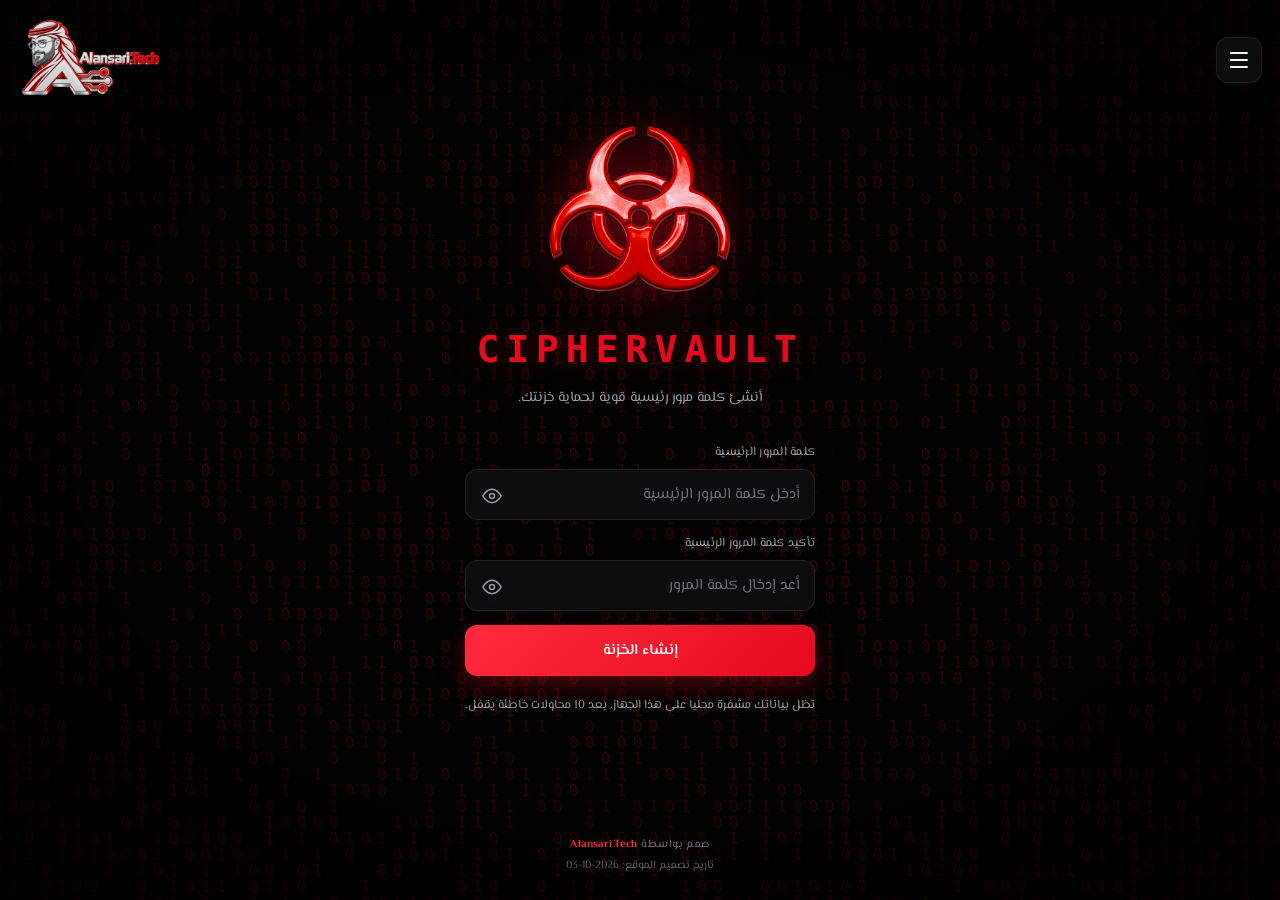
==== v2/index.html @ 308369be "Raise max wrong attempts to 10 (counter + dots + labels)" ====
<!doctype html>
<html lang="ar" dir="rtl">
<head>
<meta charset="UTF-8" />
<meta name="viewport" content="width=device-width, initial-scale=1.0, viewport-fit=cover" />
<meta name="theme-color" content="#030303" />
<meta name="apple-mobile-web-app-capable" content="yes" />
<meta name="apple-mobile-web-app-status-bar-style" content="black-translucent" />
<meta name="description" content="CipherVault — خزنة كلمات مرور محلية مشفرة. بياناتك على جهازك وحدك." />
<meta name="referrer" content="no-referrer" />
<title>CIPHERVAULT | خزنة مشفرة محلياً</title>
<link rel="canonical" href="https://alansariteach.github.io/ciphervault/v2/" />
<!-- Social / Telegram preview -->
<meta property="og:type" content="website" />
<meta property="og:site_name" content="Alansari.Tech" />
<meta property="og:title" content="CipherVault — خزنة كلمات مرور مشفرة" />
<meta property="og:description" content="خزنة محلية مشفرة: بياناتك على جهازك وحدك، بكلمة مرور رئيسية واحدة. AES-256 · محلي فقط." />
<meta property="og:url" content="https://alansariteach.github.io/ciphervault/v2/" />
<meta property="og:image" content="https://alansariteach.github.io/ciphervault/v2/assets/pwa-icon-512.png" />
<meta property="og:image:width" content="512" />
<meta property="og:image:height" content="512" />
<meta name="twitter:card" content="summary" />
<meta name="twitter:title" content="CipherVault — خزنة كلمات مرور مشفرة" />
<meta name="twitter:description" content="خزنة محلية مشفرة: بياناتك على جهازك وحدك." />
<meta name="twitter:image" content="https://alansariteach.github.io/ciphervault/v2/assets/pwa-icon-512.png" />
<link rel="manifest" href="manifest.webmanifest" />
<link rel="apple-touch-icon" href="assets/apple-touch-icon.png" />
<link rel="icon" href="assets/pwa-icon-192.png" />
<style>
@import url('https://fonts.googleapis.com/css2?family=El+Messiri&display=swap');
:root{
  --bg:#030303; --bg2:#0a0a0b; --panel:#0d0d0f;
  --red:#e50a1e; --red-soft:#ff2a3d; --red-dim:rgba(229,10,30,.14);
  --red-glow:rgba(229,10,30,.35); --line:rgba(255,255,255,.08);
  --txt:#f2f2f3; --muted:#9a9aa3; --muted2:#6b6b74;
  --green:#22c55e; --amber:#f5a623;
  --radius:16px; --ease:cubic-bezier(.22,.61,.36,1);
  --font:'El Messiri','Segoe UI',system-ui,-apple-system,'IBM Plex Sans Arabic','Tajawal',sans-serif;
  --mono:'Consolas','SF Mono',monospace;
}
*{box-sizing:border-box;margin:0;padding:0;-webkit-tap-highlight-color:transparent}
html,body{height:100%}
body{
  background:var(--bg); color:var(--txt); font-family:var(--font);
  overflow-x:hidden; min-height:100vh; min-height:100dvh;
  -webkit-font-smoothing:antialiased;
}
[dir="ltr"] body{--font:'Segoe UI',system-ui,sans-serif}
button{font-family:inherit;cursor:pointer;border:none;background:none;color:inherit}
input,textarea{font-family:inherit;color:var(--txt)}
a{color:inherit;text-decoration:none}
.hidden{display:none !important}

/* ---------- Background layers ---------- */
#binary-rain{position:fixed;inset:0;z-index:0;pointer-events:none;opacity:.55}
.noise-layer{position:fixed;inset:0;z-index:0;pointer-events:none;opacity:.35;
  background-image:radial-gradient(rgba(255,255,255,.02) 1px,transparent 1px);
  background-size:3px 3px}
.vignette{position:fixed;inset:0;z-index:0;pointer-events:none;
  background:radial-gradient(ellipse at center,transparent 40%,rgba(0,0,0,.7) 100%)}
.app{position:relative;z-index:1;min-height:100vh;min-height:100dvh}

/* ---------- Header ---------- */
.site-header{display:flex;align-items:center;justify-content:space-between;width:100%;
  padding:calc(env(safe-area-inset-top,0px) + 12px) 18px 8px;position:relative;z-index:5}
.site-header .header-alansari{flex-shrink:0}
/* access screen: header pinned full-bleed to viewport corners */
.screen[data-screen="access"] .site-header,
.screen[data-screen="vault"] .site-header,
.screen[data-screen="check"] .site-header{position:fixed;top:0;left:0;right:0;z-index:5}
/* give vault & check content top clearance for the full-bleed header */
.screen[data-screen="vault"] .vault-top{margin-top:calc(env(safe-area-inset-top,0px) + 74px)}
@media (min-width:901px){
  .screen[data-screen="vault"] .vault-top{margin-top:calc(env(safe-area-inset-top,0px) + 108px)}
}
.menu-toggle{width:46px;height:46px;display:flex;flex-direction:column;align-items:center;
  justify-content:center;gap:5px;border:1px solid var(--line);border-radius:12px;background:var(--panel)}
.menu-toggle span{width:18px;height:2px;background:var(--txt);border-radius:2px;transition:.25s var(--ease)}
.header-alansari,.header-alansari img{height:67px;width:auto;opacity:.95}
@media (min-width:481px){.header-alansari,.header-alansari img{height:80px;width:auto;opacity:.95}}
@media (min-width:901px){.header-alansari,.header-alansari img{height:96px;width:auto;opacity:.95}}
.header-eyebrow{font-family:var(--mono);font-size:10px;letter-spacing:.22em;color:var(--muted2);
  text-transform:uppercase;text-align:center;margin:6px 0 2px}

/* ---------- Lock / access screen ---------- */
.screen{position:relative;z-index:1;max-width:520px;margin:0 auto;padding:0 20px 40px;
  display:flex;flex-direction:column;align-items:center;min-height:calc(100vh - 90px)}
.screen[data-screen="access"]{min-height:100vh;max-width:620px;padding:0 20px 0;
  display:flex;flex-direction:column}
.screen--wide{max-width:960px}
.screen[data-screen="vault"]{max-width:1100px;width:100%}

/* access: header pinned top, main block centered, footer pinned bottom */
.access-main{flex:1 1 auto;display:flex;flex-direction:column;align-items:center;
  justify-content:center;gap:6px}
.access-footer{flex-shrink:0;text-align:center;padding:18px 0 26px}
.access-footer .footer-brand{font-size:11px;color:var(--muted2);letter-spacing:.04em}
.access-footer .footer-date{font-size:11px;color:var(--muted2);margin-top:4px;opacity:.85}

.biohazard-wrap{position:relative;margin:8px 0 10px;width:170px;height:170px}
.biohazard-wrap img{width:100%;height:100%;object-fit:contain;filter:drop-shadow(0 0 26px var(--red-glow));
  animation:float 5s ease-in-out infinite}
.biohazard-wrap::after{content:"";position:absolute;inset:-14px;border-radius:50%;
  background:radial-gradient(circle,rgba(229,10,30,.16),transparent 70%);z-index:-1;
  animation:glow 4s ease-in-out infinite}
@keyframes float{0%,100%{transform:translateY(0)}50%{transform:translateY(-6px)}}
@keyframes glow{0%,100%{opacity:.7}50%{opacity:1}}
@media (min-width:901px){.biohazard-wrap{width:200px;height:200px}}
@media (max-width:480px){.biohazard-wrap{width:150px;height:150px;margin-top:2px}}

.product-name{font-family:var(--mono);font-size:clamp(26px,6vw,38px);font-weight:800;
  letter-spacing:.18em;color:var(--red);text-shadow:0 0 30px var(--red-glow);text-align:center}
.product-desc{color:var(--muted);text-align:center;font-size:14px;margin:10px 0 26px;max-width:380px;line-height:1.7}

/* ---------- Forms ---------- */
.field{width:100%;margin-bottom:14px;position:relative}
.field label{display:block;font-size:12px;color:var(--muted);margin-bottom:7px;letter-spacing:.02em}
.field input,.field textarea,.field select{
  width:100%;background:var(--panel);border:1px solid var(--line);border-radius:12px;
  padding:13px 14px;font-size:15px;color:var(--txt);outline:none;transition:border-color .2s,box-shadow .2s;
  min-height:48px}
.field input:focus,.field textarea:focus,.field select:focus{
  border-color:var(--red-soft);box-shadow:0 0 0 3px var(--red-dim)}
.field input::placeholder,.field textarea::placeholder{color:var(--muted2)}
.field .eye-toggle{position:absolute;top:34px;inset-inline-end:8px;width:38px;height:38px;
  display:flex;align-items:center;justify-content:center;color:var(--muted);font-size:16px;border-radius:8px}
.field .eye-toggle:hover{color:var(--txt)}
.field .eye-toggle svg{width:20px;height:20px}
.field--inline{display:flex;gap:10px}
.field--inline .field{flex:1}

.btn{display:inline-flex;align-items:center;justify-content:center;gap:8px;width:100%;
  padding:14px 18px;border-radius:12px;font-size:15px;font-weight:600;min-height:48px;
  transition:transform .15s var(--ease),background .2s,box-shadow .2s;position:relative}
.btn:active{transform:scale(.98)}
.btn--primary{background:linear-gradient(135deg,var(--red-soft),var(--red));color:#fff;
  box-shadow:0 8px 24px rgba(229,10,30,.35)}
.btn--primary:hover{box-shadow:0 10px 30px rgba(229,10,30,.5)}
.btn--primary:disabled{opacity:.55;cursor:not-allowed}
.btn--ghost{background:rgba(255,255,255,.04);border:1px solid var(--line);color:var(--muted)}
.btn--ghost:hover{color:var(--txt);background:rgba(255,255,255,.07)}
.bio-login-btn{width:auto;min-width:200px;gap:10px}
.bio-ico{font-size:18px}
.btn--small{padding:9px 12px;min-height:38px;font-size:13px;width:auto}
.btn--icon{width:38px;height:38px;padding:0;min-height:38px}
.btn--danger{background:rgba(229,10,30,.12);color:var(--red-soft);border:1px solid rgba(229,10,30,.3)}

.attempts{display:flex;align-items:center;justify-content:center;gap:8px;margin-top:16px;
  font-size:12px;color:var(--muted);font-family:var(--mono);letter-spacing:.04em}
.attempts .dots{display:flex;gap:4px;flex-wrap:wrap;justify-content:center}
.attempts .dot{width:6px;height:6px;border-radius:50%;background:var(--line);border:1px solid var(--muted2)}
.attempts .dot.used{background:var(--red);border-color:var(--red);box-shadow:0 0 8px var(--red-glow)}

.lock-msg{text-align:center;padding:20px;margin-top:10px}
.lock-msg .lock-icon{font-size:40px;color:var(--red);margin-bottom:10px}
.lock-msg h3{font-size:18px;margin-bottom:8px}
.lock-msg p{color:var(--muted);font-size:13px;line-height:1.7}

/* ---------- Vault screen ---------- */
.vault-top{display:flex;align-items:center;gap:12px;margin:6px 0 20px;flex-wrap:wrap}
.vault-top h1{font-size:20px;font-weight:700;flex:1;min-width:140px}
.search-wrap{position:relative;flex:1;min-width:200px;max-width:340px}
.search-wrap input{width:100%;background:var(--panel);border:1px solid var(--line);border-radius:12px;
  padding:11px 14px;padding-inline-start:38px;font-size:14px;outline:none;min-height:44px}
.search-wrap input:focus{border-color:var(--red-soft)}
.search-wrap .search-ico{position:absolute;inset-inline-start:12px;top:50%;transform:translateY(-50%);
  color:var(--muted2);font-size:15px}
.vault-actions{display:flex;gap:8px}
.vault-actions .btn{width:auto}

.status-pill{display:inline-flex;align-items:center;gap:7px;font-family:var(--mono);font-size:10px;
  letter-spacing:.16em;color:var(--muted);border:1px solid var(--line);padding:6px 12px;border-radius:999px;background:var(--panel)}
.status-pill .pulse{width:7px;height:7px;border-radius:50%;background:var(--green);box-shadow:0 0 8px var(--green);animation:pulse 2s infinite}
@keyframes pulse{0%,100%{opacity:1}50%{opacity:.4}}

.cards-grid{display:grid;grid-template-columns:1fr;gap:14px}
@media (min-width:600px){.cards-grid{grid-template-columns:repeat(2,1fr)}}
@media (min-width:901px){.cards-grid{grid-template-columns:repeat(3,1fr)}}

.vault-card{background:var(--panel);border:1px solid var(--line);border-radius:var(--radius);
  padding:16px;display:flex;flex-direction:column;gap:12px;transition:transform .2s var(--ease),border-color .2s,opacity .3s;
  animation:cardIn .4s var(--ease) both}
@keyframes cardIn{from{opacity:0;transform:translateY(8px)}to{opacity:1;transform:none}}
.vault-card:hover{border-color:rgba(229,10,30,.35);transform:translateY(-2px)}
.vault-card__head{display:flex;align-items:center;gap:11px}
.vault-card__ico{width:42px;height:42px;border-radius:11px;background:var(--red-dim);border:1px solid rgba(229,10,30,.2);
  display:flex;align-items:center;justify-content:center;font-size:18px;color:var(--red-soft);flex-shrink:0}
.vault-card__fav{width:28px;height:28px;object-fit:contain;border-radius:6px;background:rgba(255,255,255,.05)}
.url-row{display:flex;align-items:center;gap:10px}
.url-row input{flex:1}
.url-fav{width:38px;height:38px;object-fit:contain;opacity:0;border-radius:8px;background:var(--panel);border:1px solid var(--line);flex-shrink:0}
.vault-card__name{font-weight:600;font-size:15px;flex:1;line-height:1.3;word-break:break-word}
.weak-badge{font-size:13px;margin-inline-start:3px;vertical-align:middle;cursor:help}
.lvl-badge{display:inline-block;width:9px;height:9px;border-radius:50%;margin-inline-start:5px;vertical-align:middle;background:var(--muted2)}
.lvl-badge.lvl-0,.lvl-badge.lvl-1{background:var(--red);box-shadow:0 0 4px var(--red-glow)}
.lvl-badge.lvl-2{background:var(--amber)}
.lvl-badge.lvl-3{background:var(--green)}
.lvl-badge.lvl-4{background:var(--green);box-shadow:0 0 5px var(--green)}
.vault-card__user{font-size:12.5px;color:var(--muted);display:flex;align-items:center;gap:6px;word-break:break-all}
.vault-card__pw{display:flex;align-items:center;gap:8px;background:rgba(0,0,0,.35);border:1px solid var(--line);
  border-radius:10px;padding:9px 12px;font-family:var(--mono);font-size:13px;color:var(--muted)}
.vault-card__pw .pw-text{flex:1;letter-spacing:.08em;overflow:hidden;white-space:nowrap;text-overflow:ellipsis}
.vault-card__pw .pw-text.revealed{letter-spacing:.02em;color:var(--txt)}
.vault-card__meta{display:flex;align-items:center;justify-content:space-between;gap:8px;flex-wrap:wrap}
.vault-card__site{font-size:12px;color:var(--red-soft);display:inline-flex;align-items:center;gap:5px;word-break:break-all}
.vault-card__date{font-size:11px;color:var(--muted2)}
.vault-card__btns{display:flex;gap:6px;margin-top:2px}
.vault-card__btns .btn--small{flex:1;justify-content:center}
.vault-stats{display:flex;align-items:center;gap:10px;flex-wrap:wrap;margin:2px 0 16px;background:var(--panel);border:1px solid var(--line);border-radius:12px;padding:9px 14px}
.vault-stats .vs{display:inline-flex;align-items:center;gap:5px;font-size:12px;color:var(--muted)}
.vault-stats .vs b{font-size:14px;color:var(--txt);font-family:var(--mono)}
.vault-stats .vs-warn b{color:var(--red-soft)}
.vault-stats .vs + .vs::before{content:"·";color:var(--muted2);margin:0 2px}

.empty-vault{text-align:center;padding:50px 20px;animation:cardIn .4s var(--ease)}
.empty-vault img{width:90px;height:90px;margin:0 auto 20px;display:block;opacity:.85;
  filter:drop-shadow(0 0 18px var(--red-glow));animation:float 5s ease-in-out infinite}
.empty-vault h3{font-size:17px;margin-bottom:8px}
.empty-vault p{color:var(--muted);font-size:13px;margin-bottom:22px}
.empty-vault .btn{max-width:260px;margin:0 auto}

/* ---------- Modal / bottom sheet ---------- */
.modal-overlay{position:fixed;inset:0;z-index:60;background:rgba(0,0,0,.7);
  display:flex;align-items:flex-end;justify-content:center;backdrop-filter:blur(4px);
  animation:fadeIn .25s ease}
@keyframes fadeIn{from{opacity:0}to{opacity:1}}
.modal{background:var(--panel);border:1px solid var(--line);border-radius:20px 20px 0 0;
  width:100%;max-height:92vh;overflow-y:auto;padding:22px 20px calc(env(safe-area-inset-bottom,0px) + 22px);
  animation:sheetUp .3s var(--ease)}
@keyframes sheetUp{from{transform:translateY(40px);opacity:0}to{transform:none;opacity:1}}
@media (min-width:600px){
  .modal-overlay{align-items:center;padding:20px}
  .modal{border-radius:20px;max-width:520px;max-height:88vh}
}
.modal__head{display:flex;align-items:center;justify-content:space-between;margin-bottom:20px}
.modal__head h2{font-size:18px}
.modal__close{width:38px;height:38px;border-radius:10px;background:rgba(255,255,255,.05);
  display:flex;align-items:center;justify-content:center;font-size:20px;color:var(--muted)}
.modal__close:hover{color:var(--txt)}
.modal__actions{display:flex;gap:10px;margin-top:6px}
.modal__actions .btn{flex:1}

/* ---------- Password check ---------- */
.screen[data-screen="check"]{min-height:100vh;max-width:620px;padding:0 20px 0;
  display:flex;flex-direction:column}
.check-main{flex:1 1 auto;display:flex;flex-direction:column;align-items:center;
  justify-content:center}
.check-card{background:var(--panel);border:1px solid var(--line);border-radius:var(--radius);
  padding:22px;max-width:560px;width:100%}
.check-card h2{font-size:18px;margin-bottom:6px}
.check-card .check-sub{color:var(--muted);font-size:13px;margin-bottom:18px;line-height:1.6}
.check-pwrow{display:flex;align-items:center;gap:10px}
.pw-row{display:flex;align-items:center;gap:10px}
.pw-row .field{flex:1}
.pw-row .field input{padding-inline-end:14px}
.check-pwrow .field{flex:1;position:relative}
.check-pwrow .field input{padding-inline-end:14px}
.eye-outside{width:48px;height:48px;flex-shrink:0;display:flex;align-items:center;
  justify-content:center;color:var(--muted);background:var(--panel);border:1px solid var(--line);
  border-radius:12px;cursor:pointer}
.eye-outside:hover{color:var(--txt)}
.eye-outside svg{width:22px;height:22px}
.check-back{position:fixed;top:calc(env(safe-area-inset-top,0px) + 96px);inset-inline-end:18px;
  display:inline-flex;align-items:center;gap:8px;z-index:6;cursor:pointer;
  background:var(--panel);border:1px solid var(--line);border-radius:12px;
  padding:10px 16px;font-size:14px;color:var(--muted)}
.check-back::before{content:"";width:0;height:0;border-top:6px solid transparent;
  border-bottom:6px solid transparent;border-right:9px solid var(--red-soft)}
[dir="ltr"] .check-back::before{content:"";width:0;height:0;border-top:6px solid transparent;
  border-bottom:6px solid transparent;border-left:9px solid var(--red-soft)}
.check-back:hover{color:var(--txt);border-color:rgba(229,10,30,.35)}
.strength-bar{display:flex;gap:6px;margin-top:16px}
.strength-bar .seg{flex:1;height:6px;border-radius:4px;background:rgba(255,255,255,.08);transition:background .3s}
.strength-bar .seg.weak{background:var(--red)}
.strength-bar .seg.mid{background:var(--amber)}
.strength-bar .seg.strong{background:var(--green)}
.strength-label{display:flex;justify-content:space-between;align-items:center;margin-top:10px;font-size:13px}
.strength-label .lvl{font-weight:600}
.check-result{margin-top:14px;padding:12px 14px;border-radius:10px;font-size:13px;line-height:1.7;display:none}
.check-result.show{display:block;animation:cardIn .3s var(--ease)}
.check-result.ok{background:rgba(34,197,94,.1);border:1px solid rgba(34,197,94,.3);color:#86efac}
.check-result.warn{background:rgba(229,10,30,.1);border:1px solid rgba(229,10,30,.3);color:#fca5a5}
.check-result.info{background:rgba(255,255,255,.05);border:1px solid var(--line);color:var(--muted)}
.privacy-note{display:flex;align-items:flex-start;gap:8px;margin-top:14px;font-size:11.5px;color:var(--muted2);line-height:1.6}

/* ---------- Drawer ---------- */
.drawer-overlay{position:fixed;inset:0;z-index:70;background:rgba(0,0,0,.6);backdrop-filter:blur(3px);
  animation:fadeIn .25s ease}
.drawer{position:fixed;top:0;bottom:0;z-index:71;width:min(300px,88vw);background:#0a0a0c;
  border-inline-start:1px solid var(--line);display:flex;flex-direction:column;
  transition:transform .35s var(--ease);padding:calc(env(safe-area-inset-top,0px) + 18px) 16px
  calc(env(safe-area-inset-bottom,0px) + 18px)}
[dir="rtl"] .drawer{right:0;transform:translateX(105%)}
[dir="ltr"] .drawer{left:0;transform:translateX(-105%)}
.drawer.open{transform:none}
.drawer__brand{display:flex;align-items:center;gap:12px;padding:6px 8px 18px;border-bottom:1px solid var(--line);margin-bottom:14px}
.drawer__brand img{height:38px;width:auto}
.drawer__brand .db-name{font-weight:700;font-size:15px}
.drawer__brand .db-status{font-size:11px;color:var(--muted);font-family:var(--mono);letter-spacing:.06em}
.drawer__nav{flex:1;overflow-y:auto;display:flex;flex-direction:column;gap:2px}
.drawer__item{display:flex;align-items:center;gap:12px;padding:13px 12px;border-radius:11px;
  font-size:14px;color:var(--muted);transition:background .2s,color .2s;width:100%;text-align:start}
.drawer__item:hover{background:rgba(255,255,255,.05);color:var(--txt)}
.drawer__item.active{background:var(--red-dim);color:var(--red-soft);font-weight:600}
.drawer__item .di-ico{width:20px;height:20px;display:flex;align-items:center;justify-content:center;font-size:16px}
.drawer__item .di-ico svg{width:19px;height:19px}
.drawer__sep{height:1px;background:var(--line);margin:10px 8px}
.drawer__foot{margin-top:12px;padding-top:14px;border-top:1px solid var(--line)}
.drawer__lang{margin-top:10px}

/* ---------- Toast ---------- */
#toast{position:fixed;bottom:calc(env(safe-area-inset-bottom,0px) + 22px);left:50%;transform:translateX(-50%) translateY(20px);
  background:#161618;border:1px solid var(--line);color:var(--txt);padding:12px 20px;border-radius:12px;
  font-size:13px;z-index:90;opacity:0;pointer-events:none;transition:all .3s var(--ease);box-shadow:0 10px 30px rgba(0,0,0,.5);
  max-width:90vw;text-align:center}
#toast.show{opacity:1;transform:translateX(-50%) translateY(0)}
#toast.toast-error{border-color:rgba(229,10,30,.5)}

/* ---------- Loading ---------- */
.loading-overlay{position:fixed;inset:0;z-index:80;background:rgba(3,3,3,.92);display:flex;
  flex-direction:column;align-items:center;justify-content:center;gap:18px;backdrop-filter:blur(6px)}
.loading-overlay .spin{width:44px;height:44px;border-radius:50%;border:3px solid var(--line);
  border-top-color:var(--red);animation:spin 1s linear infinite}
@keyframes spin{to{transform:rotate(360deg)}}
.loading-overlay p{color:var(--muted);font-size:13px;letter-spacing:.03em}

/* ---------- Misc ---------- */
.footer{text-align:center;color:var(--muted2);font-size:11px;padding:20px 0 30px;letter-spacing:.04em}
.section-title{font-size:16px;font-weight:700;margin:0 0 16px;display:flex;align-items:center;gap:8px}
.section-title .st-ico{color:var(--red-soft)}
.back-row{display:flex;align-items:center;gap:10px;margin-bottom:20px}
.back-row .btn--icon{border:1px solid var(--line);background:var(--panel)}

[dir="ltr"] .product-name{letter-spacing:.2em}
@media (prefers-reduced-motion:reduce){
  *,*::before,*::after{animation-duration:.01ms !important;animation-iteration-count:1 !important;transition-duration:.01ms !important}
}
</style>
</head>
<body class="redlock-page">
<canvas id="binary-rain" aria-hidden="true"></canvas>
<div class="noise-layer" aria-hidden="true"></div>
<div class="vignette" aria-hidden="true"></div>

<div class="app" id="app">

  <!-- ================= ACCESS / UNLOCK SCREEN ================= -->
    <section class="screen" data-screen="access">
      <header class="site-header">
        <button id="menu-toggle" class="menu-toggle" type="button" aria-expanded="false" aria-controls="drawer" data-i18n-aria="menuOpen"><span></span><span></span><span></span></button>
        <a class="header-alansari" href="#main-content" aria-label="Alansari.Tech"><img src="assets/alansari-tech-logo-red-white.png" alt="Alansari.Tech" /></a>
      </header>

      <div class="access-main">
        <div class="biohazard-wrap"><img src="assets/personal-biohazard-mark.png" alt="" /></div>
        <h1 class="product-name">CIPHERVAULT</h1>
        <p class="product-desc" data-i18n="accessDesc">أدخل كلمة المرور الرئيسية للوصول إلى خزنتك.</p>

        <form id="access-form" style="width:100%">
          <div class="field">
            <label data-i18n="pwLabel">كلمة المرور الرئيسية</label>
            <input type="password" id="master-pw" autocomplete="current-password" data-i18n-ph="pwPlaceholder" placeholder="أدخل كلمة المرور الرئيسية" />
            <button type="button" class="eye-toggle" data-eye="master-pw" aria-label="إظهار/إخفاء"><svg viewBox="0 0 24 24" fill="none" stroke="currentColor" stroke-width="1.8"><path d="M1 12s4-8 11-8 11 8 11 8-4 8-11 8-11-8-11-8z"/><circle cx="12" cy="12" r="3"/></svg></button>
          </div>
          <div class="field hidden" id="confirm-field">
            <label data-i18n="confirmLabel">تأكيد كلمة المرور الرئيسية</label>
            <input type="password" id="confirm-pw" autocomplete="new-password" data-i18n-ph="confirmPlaceholder" placeholder="أعد إدخال كلمة المرور" />
            <button type="button" class="eye-toggle" data-eye="confirm-pw" aria-label="إظهار/إخفاء"><svg viewBox="0 0 24 24" fill="none" stroke="currentColor" stroke-width="1.8"><path d="M1 12s4-8 11-8 11 8 11 8-4 8-11 8-11-8-11-8z"/><circle cx="12" cy="12" r="3"/></svg></button>
          </div>
          <button type="submit" class="btn btn--primary" id="access-btn" data-i18n="accessBtn">فتح الخزنة</button>
                  </form>

                  <button type="button" class="btn btn--ghost bio-login-btn hidden" id="btn-bio-login">
                    <span class="bio-ico">☝️</span><span data-i18n="bioLogin">فتح بالبصمة</span>
                  </button>

        <div class="attempts hidden" id="attempts">
          <span data-i18n="attemptsLabel">متبقي</span>
          <span class="dots" id="attempt-dots"></span>
          <span data-i18n="attemptsBefore">محاولات قبل قفل الوصول</span>
        </div>
        <p class="attempts" style="margin-top:14px;font-family:var(--font);letter-spacing:0;font-size:12px">
          <span data-i18n="localNote">تظل بياناتك مشفرة محليا على هذا الجهاز. بعد 10 محاولات خاطئة يقفل.</span>
        </p>

        <div class="lock-msg hidden" id="lock-msg">
          <div class="lock-icon">🔒</div>
          <h3 data-i18n="lockTitle">تم قفل الوصول مؤقتا</h3>
          <p data-i18n="lockDesc">بسبب عدة محاولات خاطئة، تم قفل الخزنة لمدة 15 دقيقة. حاول مرة أخرى لاحقا.</p>
        </div>
      </div>

      <footer class="access-footer">
        <div class="footer-brand">صمم بواسطة <b style="color:var(--red-soft)">Alansari.Tech</b></div>
        <div class="footer-date" data-i18n="footerDate">تاريخ تصميم الموقع: 2026-10-03</div>
      </footer>
    </section>

  <!-- ================= VAULT SCREEN ================= -->
  <section class="screen screen--wide hidden" data-screen="vault">
    <header class="site-header">
      <button id="menu-toggle2" class="menu-toggle" type="button" aria-expanded="false" aria-controls="drawer" data-i18n-aria="menuOpen"><span></span><span></span><span></span></button>
            <img src="assets/alansari-tech-logo-red-white.png" alt="Alansari.Tech" class="header-alansari" />
          </header>

          <div class="vault-top">
      <h1 data-i18n="myVault">خزنتي</h1>
      <div class="search-wrap">
        <span class="search-ico">⌕</span>
        <input type="text" id="search" data-i18n-ph="searchPh" placeholder="بحث في الحسابات..." />
      </div>
      <div class="vault-actions">
        <button class="btn btn--ghost btn--small" id="btn-check" data-i18n="checkPw">فحص كلمة المرور</button>
        <button class="btn btn--primary btn--small" id="btn-add" data-i18n="addAccount">+ إضافة حساب</button>
      </div>
    </div>

    <div id="vault-content"></div>

    <footer class="footer">CIPHERVAULT · Alansari.Tech</footer>
  </section>

  <!-- ================= PASSWORD CHECK SCREEN ================= -->
    <section class="screen hidden" data-screen="check">
      <header class="site-header">
        <button id="menu-toggle3" class="menu-toggle" type="button" aria-expanded="false" aria-controls="drawer" data-i18n-aria="menuOpen"><span></span><span></span><span></span></button>
        <img src="assets/alansari-tech-logo-red-white.png" alt="Alansari.Tech" class="header-alansari" />
      </header>

      <button class="check-back" id="btn-back-check" data-i18n="back">الرجوع</button>

      <div class="check-main">
        <div class="check-card">
          <h2 data-i18n="checkTitle">فحص كلمة المرور</h2>
          <p class="check-sub" data-i18n="checkSub">تحقق من قوة كلمة المرور ومن وجودها في تسريبات معروفة، دون إرسالها كاملة إلى أي خادم.</p>
          <div class="check-pwrow">
            <div class="field" style="margin-bottom:0">
              <input type="password" id="check-pw" data-i18n-ph="checkPwPh" placeholder="أدخل كلمة المرور للفحص" />
            </div>
            <button type="button" class="eye-toggle eye-outside" data-eye="check-pw" aria-label="إظهار/إخفاء"><svg viewBox="0 0 24 24" fill="none" stroke="currentColor" stroke-width="1.8"><path d="M1 12s4-8 11-8 11 8 11 8-4 8-11 8-11-8-11-8z"/><circle cx="12" cy="12" r="3"/></svg></button>
          </div>
          <button class="btn btn--primary" id="btn-check-now" style="margin-top:16px" data-i18n="checkNow">فحص الآن</button>
          <div class="strength-bar hidden" id="strength-bar">
            <div class="seg"></div><div class="seg"></div><div class="seg"></div><div class="seg"></div>
          </div>
      <div class="strength-label hidden" id="strength-label">
        <span data-i18n="strength">القوة:</span><span class="lvl" id="strength-lvl"></span>
      </div>
      <div class="check-result" id="check-result"></div>
      <div class="privacy-note">
        <span>🔒</span>
        <span data-i18n="privacyNote">يتم تنفيذ الفحص بأقل قدر ممكن من كشف البيانات: نرسل فقط الجزء الأول من بصمة كلمة المرور، ولا نحفظها أبدا.</span>
      </div>
    </div>
  </section>

  <!-- ================= DRAWER ================= -->
  <div class="drawer-overlay hidden" id="drawer-overlay"></div>
  <aside class="drawer" id="drawer" aria-hidden="true">
    <div class="drawer__brand">
      <img src="assets/alansari-tech-logo-red-white.png" alt="Alansari.Tech" />
      <div>
        <div class="db-name">CipherVault</div>
        <div class="db-status" data-i18n="drawerStatus">خزنة محلية مشفرة</div>
      </div>
    </div>
    <nav class="drawer__nav">
      <button class="drawer__item active" data-nav="vault" data-i18n="home">الرئيسية</button>
      <button class="drawer__item" data-nav="add" data-i18n="addAccount">إضافة حساب</button>
      <button class="drawer__item" data-nav="check" data-i18n="checkPw">فحص كلمة المرور</button>
      <button class="drawer__item" data-nav="import" data-i18n="import">استيراد نسخة مشفرة</button>
      <button class="drawer__item" data-nav="export" data-i18n="export">تصدير نسخة مشفرة</button>
      <button class="drawer__item" data-nav="biometric" data-i18n="biometric">تفعيل البصمة لهذا الجهاز</button>
      <button class="drawer__item" data-nav="install" data-i18n="install">تثبيت التطبيق</button>
      <div class="drawer__sep"></div>
      <a class="drawer__item" href="https://t.me/alansari_tech" target="_blank" rel="noopener noreferrer"><span class="di-ico">✈</span>Telegram</a>
      <a class="drawer__item" href="https://www.instagram.com/alansari.tech?stkn=c2JhdG1zbTYzdm4z" target="_blank" rel="noopener noreferrer"><span class="di-ico">◉</span>Instagram</a>
      <div class="drawer__foot">
        <button class="drawer__item" id="btn-lock" data-i18n="lock">قفل الخزنة</button>
        <button class="drawer__item drawer__lang" id="btn-lang" data-i18n="lang">English / العربية</button>
      </div>
    </nav>
  </aside>

</div>

<div id="toast" role="status"></div>
<div class="loading-overlay hidden" id="loading">
  <div class="spin"></div>
  <p id="loading-text" data-i18n="opening">جار فتح الخزنة المشفرة...</p>
</div>

<!-- Generic password prompt (export / import / biometric) -->
<div class="modal-overlay hidden" id="pw-prompt">
  <div class="modal modal--prompt">
    <div class="modal__head"><h2 id="pw-prompt-title">...</h2>
      <button class="modal__close" id="pw-prompt-cancel">×</button></div>
    <div class="pw-row">
          <div class="field" style="margin-bottom:0">
            <input type="password" id="pw-prompt-input" autocomplete="current-password" placeholder="••••••" />
          </div>
          <button type="button" class="eye-outside" data-eye="pw-prompt-input" aria-label="إظهار/إخفاء"><svg viewBox="0 0 24 24" fill="none" stroke="currentColor" stroke-width="1.8"><path d="M1 12s4-8 11-8 11 8 11 8-4 8-11 8-11-8-11-8z"/><circle cx="12" cy="12" r="3"/></svg></button>
        </div>
    <div class="modal__actions">
      <button class="btn btn--primary" id="pw-prompt-ok">تأكيد</button>
      <button class="btn btn--ghost" id="pw-prompt-cancel2">إلغاء</button>
    </div>
  </div>
</div>

<script>
"use strict";
/* ============================================================
   CIPHERVAULT — client-side encrypted local vault
   AES-256-GCM + PBKDF2-SHA256 (600k iterations) · localStorage
   No server. Master password has NO recovery.
   ============================================================ */

/* ---------------- i18n ---------------- */
const I18N = {
  ar: {
    eyebrow:"LOCAL VAULT / UNLOCK", vaultEyebrow:"LOCAL / ENCRYPTED",
    accessDesc:"أدخل كلمة المرور الرئيسية للوصول إلى خزنتك.",
    createDesc:"أنشئ كلمة مرور رئيسية قوية لحماية خزنتك.",
    pwLabel:"كلمة المرور الرئيسية", confirmLabel:"تأكيد كلمة المرور الرئيسية",
    pwPlaceholder:"أدخل كلمة المرور الرئيسية", confirmPlaceholder:"أعد إدخال كلمة المرور",
    accessBtn:"فتح الخزنة", createBtn:"إنشاء الخزنة",
    attemptsLabel:"متبقي", attemptsBefore:"محاولات قبل قفل الوصول",
    localNote:"تظل بياناتك مشفرة محليا على هذا الجهاز. بعد 10 محاولات خاطئة يقفل.",
    lockTitle:"تم قفل الوصول مؤقتا",
    lockDesc:"بسبب عدة محاولات خاطئة، تم قفل الخزنة لمدة 15 دقيقة. حاول مرة أخرى لاحقا.",
    footerTag:"AES-256 / محلي فقط · ١٠ محاولات كحد أقصى",
    footerDate:"تاريخ تصميم الموقع: 2026-10-03",
        footerBy:"صمم بواسطة Alansari.Tech",
        back:"الرجوع",
    confirmTitle:"تأكيد",
        bioLogin:"فتح بالبصمة",
        bioAskPw:"أدخل كلمة المرور الرئيسية لتفعيل البصمة على هذا الجهاز.",
        bioBadPw:"كلمة المرور غير صحيحة.",
        bioNotSetup:"لم تُفعّل البصمة بعد على هذا الجهاز.",
    weakTitle:"كلمة المرور ضعيفة — يُنصح بتغييرها",
    justNow:"الآن", minAgo:"دقيقة مضت", hrAgo:"ساعة مضت", dayAgo:"يوم مضى",
    statAccounts:"حساب", statWeak:"ضعيف", statExport:"منذ آخر تصدير",
    autoLocked:"تم قفل الخزنة تلقائياً بسبب عدم النشاط.",
    cryptoUnavailable:"التشفير غير متاح في هذا المتصفح/الاتصال (يلزم https أو localhost).",
    createFailed:"فشل إنشاء الخزنة:",
    myVault:"خزنتي", searchPh:"بحث في الحسابات...",
    addAccount:"+ إضافة حساب", checkPw:"فحص كلمة المرور",
    checkTitle:"فحص كلمة المرور",
    checkSub:"تحقق من قوة كلمة المرور ومن وجودها في تسريبات معروفة، دون إرسالها كاملة إلى أي خادم.",
    checkPwPh:"أدخل كلمة المرور للفحص", checkNow:"فحص الآن",
    strength:"القوة:",
    privacyNote:"يتم تنفيذ الفحص بأقل قدر ممكن من كشف البيانات: نرسل فقط الجزء الأول من بصمة كلمة المرور، ولا نحفظها أبدا.",
    drawerStatus:"خزنة محلية مشفرة", home:"الرئيسية",
    import:"استيراد نسخة مشفرة", export:"تصدير نسخة مشفرة",
    biometric:"تفعيل البصمة لهذا الجهاز", install:"تثبيت التطبيق",
    lock:"قفل الخزنة", lang:"English / العربية",
    opening:"جار فتح الخزنة المشفرة...", creating:"جار إنشاء الخزنة المشفرة...",
    emptyTitle:"لا توجد حسابات محفوظة بعد", emptyDesc:"أضف أول حساب لتخزينه مشفرا على جهازك.",
    emptyBtn:"+ إضافة حساب", noResults:"لا توجد نتائج مطابقة لبحثك.",
    addTitle:"إضافة حساب جديد", editTitle:"تعديل الحساب",
    svcName:"اسم الخدمة", svcUser:"اسم المستخدم أو البريد", svcPw:"كلمة المرور",
    svcUrl:"رابط الموقع", svcNotes:"ملاحظات اختيارية",
    save:"حفظ الحساب", cancel:"إلغاء", delete:"حذف",
    copied:"تم النسخ", copyUser:"نسخ اسم المستخدم", copyPw:"نسخ كلمة المرور",
    show:"إظهار", hide:"إخفاء",
    pwWeak:"ضعيفة", pwMid:"متوسطة", pwStrong:"قوية", pwVStrong:"قوية جدا",
    leakFound:"تم العثور على كلمة المرور في تسريبات معروفة. يُنصح بشدة بتغييرها.",
    leakSafe:"لم يتم العثور على كلمة المرور في التسريبات المعروفة.",
    pwLenNote:"كلمة المرور قصيرة جدا (أقل من 8 أحرف).",
    wrongPw:"كلمة المرور غير صحيحة. حاول مرة أخرى.",
    pwMismatch:"كلمتا المرور غير متطابقتين.",
    pwShort:"يجب أن تكون كلمة المرور 12 حرفا على الأقل.",
    locked:"تم قفل الوصول. حاول بعد 15 دقيقة.",
    exportAsk:"أدخل كلمة المرور الرئيسية لتأكيد التصدير.",
    exportOk:"تم تصدير النسخة المشفرة.", exportErr:"كلمة المرور غير صحيحة.",
    importAsk:"اختر ملف النسخة المشفرة وأدخل كلمة مرور النسخة.",
    importOk:"تم استيراد النسخة بنجاح.", importErr:"فشل الاستيراد: ملف أو كلمة مرور غير صحيحة.",
    importConfirm:"سيتم استبدال البيانات الحالية بنسخة الاستيراد. متابعة؟",
    bioTitle:"فتح أسرع بهذا الجهاز",
    bioDesc:"استخدم البصمة أو Face ID بعد تفعيلها بكلمة المرور الرئيسية.",
    bioBtn:"تفعيل البصمة لهذا الجهاز", bioOk:"تم تفعيل البصمة لهذا الجهاز.",
    bioUnsupported:"هذا الجهاز أو المتصفح لا يدعم هذه الميزة.",
    installBtn:"تثبيت التطبيق", installOk:"تم تثبيت التطبيق.",
    installUnsupported:"المتصفح لا يدعم التثبيت هنا.",
    confirmLock:"قفل الخزنة وإخفاء كل البيانات؟",
    yes:"نعم", no:"لا",
    lastEdit:"آخر تعديل", copiedUser:"تم نسخ اسم المستخدم", copiedPw:"تم نسخ كلمة المرور",
    confirmDelete:"حذف هذا الحساب نهائيا؟",
    deleted:"تم حذف الحساب.", saved:"تم حفظ الحساب.",
    fillRequired:"يرجى تعبئة الحقول المطلوبة.",
    unlock:"فتح الخزنة", create:"إنشاء الخزنة"
  },
  en: {
    eyebrow:"LOCAL VAULT / UNLOCK", vaultEyebrow:"LOCAL / ENCRYPTED",
    accessDesc:"Enter your master password to access your vault.",
    createDesc:"Create a strong master password to protect your vault.",
    pwLabel:"Master password", confirmLabel:"Confirm master password",
    pwPlaceholder:"Enter master password", confirmPlaceholder:"Confirm master password",
    accessBtn:"Unlock Vault", createBtn:"Create Vault",
    attemptsLabel:"", attemptsBefore:"attempts available",
    localNote:"Your data stays encrypted locally on this device. Locks after 10 wrong attempts.",
        lockTitle:"Access locked temporarily",
        lockDesc:"Too many wrong attempts. The vault is locked for 15 minutes. Try again later.",
        footerTag:"AES-256 / Local only · Max 10 attempts",
    footerDate:"Site designed on: 2026-10-03",
        footerBy:"Designed by Alansari.Tech",
        back:"Back",
    confirmTitle:"Confirm",
        bioLogin:"Unlock with Biometric",
        bioAskPw:"Enter your master password to enable biometric on this device.",
        bioBadPw:"Incorrect password.",
        bioNotSetup:"Biometric is not enabled on this device yet.",
    weakTitle:"Weak password — consider changing",
    justNow:"just now", minAgo:"min ago", hrAgo:"hr ago", dayAgo:"day ago",
    statAccounts:"accounts", statWeak:"weak", statExport:"since last export",
    autoLocked:"Vault locked automatically due to inactivity.",
    cryptoUnavailable:"Encryption is unavailable in this browser/connection (https or localhost required).",
    createFailed:"Failed to create vault:",
    myVault:"My Vault", searchPh:"Search accounts...",
    addAccount:"+ Add Account", checkPw:"Password Check",
    checkTitle:"Password Check",
    checkSub:"Check password strength and known breaches without sending the full password to any server.",
    checkPwPh:"Enter a password to check", checkNow:"Check Now",
    strength:"Strength:",
    privacyNote:"The check exposes the minimum: we send only the first part of the password's fingerprint and never store it.",
    drawerStatus:"Local encrypted vault", home:"Home",
    import:"Import Encrypted Backup", export:"Export Encrypted Backup",
    biometric:"Enable Biometric", install:"Install App",
    lock:"Lock Vault", lang:"العربية / English",
    opening:"Opening encrypted vault...", creating:"Creating encrypted vault...",
    emptyTitle:"No accounts saved yet", emptyDesc:"Add your first account to store it encrypted on this device.",
    emptyBtn:"+ Add Account", noResults:"No results match your search.",
    addTitle:"Add New Account", editTitle:"Edit Account",
    svcName:"Service name", svcUser:"Username or email", svcPw:"Password",
    svcUrl:"Site URL", svcNotes:"Optional notes",
    save:"Save Account", cancel:"Cancel", delete:"Delete",
    copied:"Copied", copyUser:"Copy username", copyPw:"Copy password",
    show:"Show", hide:"Hide",
    pwWeak:"Weak", pwMid:"Medium", pwStrong:"Strong", pwVStrong:"Very strong",
    leakFound:"This password was found in known breaches. Strongly recommended to change it.",
    leakSafe:"This password was not found in known breaches.",
    pwLenNote:"Password is too short (fewer than 8 characters).",
    wrongPw:"Incorrect master password. Try again.",
    pwMismatch:"Passwords do not match.",
    pwShort:"Password must be at least 12 characters.",
    locked:"Access locked. Try again in 15 minutes.",
    exportAsk:"Enter your master password to confirm export.",
    exportOk:"Encrypted backup exported.", exportErr:"Incorrect password.",
    importAsk:"Choose the encrypted backup file and enter its password.",
    importOk:"Backup imported successfully.", importErr:"Import failed: invalid file or password.",
    importConfirm:"This will replace current data with the backup. Continue?",
    bioTitle:"Open faster on this device",
    bioDesc:"Use fingerprint or Face ID after enabling with your master password.",
    bioBtn:"Enable Biometric", bioOk:"Biometric enabled for this device.",
    bioUnsupported:"This device or browser does not support this feature.",
    installBtn:"Install App", installOk:"App installed.",
    installUnsupported:"This browser does not support installation here.",
    confirmLock:"Lock vault and hide all data?",
    yes:"Yes", no:"No",
    lastEdit:"Last modified", copiedUser:"Username copied", copiedPw:"Password copied",
    confirmDelete:"Delete this account permanently?",
    deleted:"Account deleted.", saved:"Account saved.",
    fillRequired:"Please fill the required fields.",
    unlock:"Unlock Vault", create:"Create Vault"
  }
};
let lang = "ar";
function t(k){return (I18N[lang]&&I18N[lang][k])||I18N.ar[k]||k;}
function applyLang(){
  document.documentElement.lang = lang;
  document.documentElement.dir = lang==="ar" ? "rtl" : "ltr";
  document.querySelectorAll("[data-i18n]").forEach(el=>{const k=el.getAttribute("data-i18n");el.textContent=t(k);});
  document.querySelectorAll("[data-i18n-ph]").forEach(el=>{el.setAttribute("placeholder",t(el.getAttribute("data-i18n-ph")));});
  document.querySelectorAll("[data-i18n-aria]").forEach(el=>{el.setAttribute("aria-label",t(el.getAttribute("data-i18n-aria")));});
}

/* ---------------- Storage keys ---------------- */
const CFG_KEY="cv.cfg"; const VAULT_KEY="cv.vault"; const LOCK_KEY="cv.lock";
const ITER=600000; const SENTINEL="CIPHERVAULT_OK";

/* ---------------- Crypto ---------------- */
function bufToB64(buf){const b=new Uint8Array(buf);let s="";for(let i=0;i<b.length;i++)s+=String.fromCharCode(b[i]);return btoa(s);}
function b64ToBuf(b64){const s=atob(b64);const b=new Uint8Array(s.length);for(let i=0;i<s.length;i++)b[i]=s.charCodeAt(i);return b.buffer;}
function randBytes(n){const a=new Uint8Array(n);crypto.getRandomValues(a);return a.buffer;}
async function deriveKey(pw,salt){
  const enc=new TextEncoder();
  const km=await crypto.subtle.importKey("raw",enc.encode(pw),"PBKDF2",false,["deriveBits"]);
  const bits=await crypto.subtle.deriveBits({name:"PBKDF2",salt,iterations:ITER,hash:"SHA-256"},km,256);
  return crypto.subtle.importKey("raw",bits,"AES-GCM",false,["encrypt","decrypt"]);
}
async function encrypt(key,plain){
  const iv=randBytes(12);
  const ct=await crypto.subtle.encrypt({name:"AES-GCM",iv},key,new TextEncoder().encode(plain));
  return {iv:bufToB64(iv),ct:bufToB64(ct)};
}
async function decrypt(key,env){
  const pt=await crypto.subtle.decrypt({name:"AES-GCM",iv:b64ToBuf(env.iv)},key,b64ToBuf(env.ct));
  return new TextDecoder().decode(pt);
}

let state={cfg:null,vault:null,key:null};

function loadCfg(){try{return JSON.parse(localStorage.getItem(CFG_KEY));}catch(e){return null;}}
function saveCfg(c){localStorage.setItem(CFG_KEY,JSON.stringify(c));}

/* ---------------- Lockout ---------------- */
const ATTEMPT_RESET_MS=15*60*1000;   // counter resets after 15 min idle
const MAX_ATTEMPTS=10;                // max wrong attempts before lockout
function getLock(){try{return JSON.parse(localStorage.getItem(LOCK_KEY));}catch(e){return null;}}
function setLock(o){localStorage.setItem(LOCK_KEY,JSON.stringify(o));}
function isLocked(){
  const l=getLock();
  if(!l||!l.until)return false;
  if(Date.now()>=l.until){setLock(null);return false;}
  return true;
}

/* ---------------- Setup / Unlock ---------------- */
async function setupVault(pw){
  const salt=randBytes(16);
  const key=await deriveKey(pw,salt);
  const verifier=await encrypt(key,SENTINEL);
  const cfg={version:1,salt:bufToB64(salt),iterations:ITER,verifier};
  const env=await encrypt(key,JSON.stringify({entries:[]}));
  saveCfg(cfg);
  localStorage.setItem(VAULT_KEY,JSON.stringify(env));
  state={cfg,vault:{entries:[]},key};
  return true;
}
async function tryUnlock(pw){
  const cfg=loadCfg();
  if(!cfg)return {ok:false,code:"nocfg"};
  const key=await deriveKey(pw,b64ToBuf(cfg.salt));
  let sentinel;
  try{sentinel=await decrypt(key,cfg.verifier);}catch(e){return {ok:false,code:"wrong"};}
  if(sentinel!==SENTINEL)return {ok:false,code:"wrong"};
  const raw=localStorage.getItem(VAULT_KEY);
  let vault={entries:[]};
  if(raw){
    try{vault=JSON.parse(await decrypt(key,JSON.parse(raw)));}catch(e){vault={entries:[]};}
    if(!vault||!Array.isArray(vault.entries))vault={entries:[]};
  }
  state={cfg,vault,key};
  return {ok:true};
}
async function persistVault(){
  if(!state.key)return;
  const env=await encrypt(state.key,JSON.stringify(state.vault));
  localStorage.setItem(VAULT_KEY,JSON.stringify(env));
}

/* ---------------- UI helpers ---------------- */
const $=s=>document.querySelector(s);
const $$=s=>document.querySelectorAll(s);
function showScreen(name){
  $$(".screen").forEach(s=>s.classList.toggle("hidden",s.dataset.screen!==name));
  $$(".drawer__item[data-nav]").forEach(i=>i.classList.toggle("active",i.dataset.nav===name));
  window.scrollTo(0,0);
}
function toast(msg,err){
  const el=$("#toast");
  el.textContent=msg;
  el.classList.toggle("toast-error",!!err);
  el.classList.add("show");
  clearTimeout(el._t);
  el._t=setTimeout(()=>el.classList.remove("show"),2200);
}
function showLoading(txt){
  $("#loading-text").textContent=txt||t("opening");
  $("#loading").classList.remove("hidden");
}
function hideLoading(){$("#loading").classList.add("hidden");}

/* ---- In-app password prompt (replaces non-standard window.prompt) ---- */
let __pwResolve=null;
function prompt(msg){
  $("#pw-prompt-title").textContent=msg;
  $("#pw-prompt").classList.remove("hidden");
  $("#pw-prompt-input").value="";
  setTimeout(()=>$("#pw-prompt-input").focus(),60);
  return new Promise(res=>{__pwResolve=res;});
}
function closePrompt(val){
  $("#pw-prompt").classList.add("hidden");
  const r=__pwResolve;__pwResolve=null;
  if(r)r(val);
}
/* ---- In-app confirm dialog (replaces non-standard window.confirm) ---- */
let __cfResolve=null;
function confirm(msg){
  return new Promise(res=>{
    const ov=document.createElement("div");ov.className="modal-overlay";
    ov.innerHTML=`<div class="modal modal--confirm">
      <div class="modal__head"><h2>${t("confirmTitle")}</h2></div>
      <p style="color:var(--muted);font-size:14px;line-height:1.7;margin:6px 0 18px">${esc(msg)}</p>
      <div class="modal__actions">
        <button class="btn btn--primary" id="cf-yes">${t("yes")}</button>
        <button class="btn btn--ghost" id="cf-no">${t("no")}</button>
      </div></div>`;
    document.body.appendChild(ov);
    const done=(v)=>{ov.remove();res(v);};
    ov.querySelector("#cf-yes").onclick=()=>done(true);
    ov.querySelector("#cf-no").onclick=()=>done(false);
    ov.addEventListener("click",e=>{if(e.target===ov)done(false);});
  });
}

function openDrawer(){$("#drawer").classList.add("open");$("#drawer-overlay").classList.remove("hidden");$("#drawer").setAttribute("aria-hidden","false");}
function closeDrawer(){$("#drawer").classList.remove("open");$("#drawer-overlay").classList.add("hidden");$("#drawer").setAttribute("aria-hidden","true");}

/* ---------------- Access screen logic ---------------- */
function renderAccess(){
  const cfg=loadCfg();
  const creating=!cfg;
  $("#confirm-field").classList.toggle("hidden",!creating);
  $("#access-btn").textContent=creating?t("createBtn"):t("accessBtn");
  $(".product-desc").textContent=creating?t("createDesc"):t("accessDesc");
  $("#master-pw").value="";$("#confirm-pw").value="";
  $("#access-form").classList.remove("hidden");
  $("#lock-msg").classList.add("hidden");
  // show "unlock with biometric" button only when a vault exists and bio is configured
  const bioBtn=$("#btn-bio-login");
  const bioReady=!creating&&localStorage.getItem(BIO_KEY)&&credSupported();
  bioBtn.classList.toggle("hidden",!bioReady);
  if(isLocked()){
    $("#access-form").classList.add("hidden");
    $("#lock-msg").classList.remove("hidden");
    $("#attempts").classList.add("hidden");
    return;
  }
  const l=getLock();
      let used=0;
      if(l&&l.attempts&&!isLocked()){
        // count attempts only if they carry a timestamp still within the window;
        // legacy entries with no timestamp are treated as expired
        used=(l.at&&Date.now()-l.at<=ATTEMPT_RESET_MS)?l.attempts:0;
      }
    if(creating){
      $("#attempts").classList.add("hidden");
    }else{
      $("#attempts").classList.remove("hidden");
      const dots=$("#attempt-dots");dots.innerHTML="";
      for(let i=0;i<MAX_ATTEMPTS;i++){const d=document.createElement("span");d.className="dot"+(i<used?" used":"");dots.appendChild(d);}
    }
}

async function handleAccess(e){
  e.preventDefault();
  if(isLocked()){toast(t("locked"),true);renderAccess();return;}
  if(!crypto||!crypto.subtle){toast(t("cryptoUnavailable"),true);return;}
  const pw=$("#master-pw").value;
  if(!pw){toast(t("fillRequired"),true);return;}
  const cfg=loadCfg();
  if(!cfg){
    const cf=$("#confirm-pw").value;
    if(pw.length<12){toast(t("pwShort"),true);return;}
    if(pw!==cf){toast(t("pwMismatch"),true);return;}
    showLoading(t("creating"));
    try{await setupVault(pw);hideLoading();enterVault();}
    catch(err){hideLoading();toast(t("createFailed")+(err&&err.message?": "+err.message:""),true);}
    return;
  }
  showLoading(t("opening"));
    const res=await tryUnlock(pw);
    hideLoading();
    if(res.ok){setLock(null);enterVault();}
    else{
          let l=getLock()||{attempts:0};
          // reset the counter if it's a legacy entry (no ts) or enough idle passed
          if(!l.at||Date.now()-l.at>ATTEMPT_RESET_MS)l={attempts:0};
          l.attempts=(l.attempts||0)+1;
          l.at=Date.now();
      if(l.attempts>=MAX_ATTEMPTS){l.until=Date.now()+15*60*1000;l.attempts=MAX_ATTEMPTS;l.at=Date.now();}
      setLock(l);
      if(l.attempts>=MAX_ATTEMPTS){toast(t("locked"),true);renderAccess();}
      else{toast(t("wrongPw"),true);renderAccess();}
    }
}

/* ---------------- Vault screen ---------------- */
function enterVault(){
  renderVault();
  showScreen("vault");
}
function renderVault(){
  const q=($("#search").value||"").trim().toLowerCase();
  const entries=state.vault.entries;
  const filtered=entries.filter(en=>
    (en.name||"").toLowerCase().includes(q)||
    (en.user||"").toLowerCase().includes(q)||
    (en.url||"").toLowerCase().includes(q)||
    (en.notes||"").toLowerCase().includes(q));
  // quick stats bar
  const weakCount=entries.filter(e=>pwIsWeak(e.pw)).length;
  const lastExport=localStorage.getItem("cv.exportAt");
  const stats='<div class="vault-stats"><span class="vs"><b>'+entries.length+'</b> '+t("statAccounts")+'</span>'+
      '<span class="vs'+(weakCount?", vs-warn":"")+'"><b>'+weakCount+'</b> '+t("statWeak")+'</span>'+
      (lastExport?'<span class="vs"><b>'+relDate(+lastExport)+'</b> '+t("statExport")+'</span>':"")+
      '</div>';
  // clear old stats
  const old=document.getElementById("vault-stats-el");if(old)old.remove();
  const c=$("#vault-content");
  if(!entries.length){
    c.innerHTML=`${stats}<div class="empty-vault">
      <img src="assets/personal-biohazard-mark.png" alt="" />
      <h3>${t("emptyTitle")}</h3><p>${t("emptyDesc")}</p>
      <button class="btn btn--primary" data-nav="add">${t("emptyBtn")}</button></div>`;
    c.querySelector("[data-nav=add]").onclick=()=>openAdd();
    return;
  }
  if(!filtered.length){
    c.innerHTML=`${stats}<div class="empty-vault"><h3>${t("noResults")}</h3></div>`;
    return;
  }
  c.innerHTML=`${stats}<div class="cards-grid">${filtered.map(en=>cardHTML(en)).join("")}</div>`;
  c.querySelectorAll("[data-copy]").forEach(b=>b.onclick=()=>copyField(b.dataset.copy,b.dataset.type));
  c.querySelectorAll("[data-eye-card]").forEach(b=>b.onclick=()=>toggleCardPw(b.dataset.eyeCard));
  c.querySelectorAll("[data-edit]").forEach(b=>b.onclick=()=>openAdd(b.dataset.edit));
  c.querySelectorAll("[data-del]").forEach(b=>b.onclick=()=>delAccount(b.dataset.del));
}
function faviconUrl(url){
  try{
    const u=new URL(url);
    return "https://www.google.com/s2/favicons?domain="+encodeURIComponent(u.hostname)+"&sz=48";
  }catch(e){return null;}
}
function esc(s){return String(s==null?"":s).replace(/[&<>"']/g,m=>({"&":"&amp;","<":"&lt;",">":"&gt;",'"':"&quot;","'":"&#39;"}[m]));}
function cardHTML(en){
  const date=relDate(en.updated);
  const weak=pwIsWeak(en.pw);
  const site=en.url?`<a class="vault-card__site" href="${esc(en.url)}" target="_blank" rel="noopener noreferrer">↗ ${esc(en.url)}</a>`:"";
  const fv=faviconUrl(en.url);
  const ico=fv?`<img class="vault-card__fav" loading="lazy" decoding="async" src="${esc(fv)}" data-name="${esc(en.name)}" alt="" onerror="this.closest('.vault-card__ico').innerHTML='🔑';" />`:"🔑";
  const lvl=pwLevel(en.pw);
  const lvlLabel=t(["pwWeak","pwWeak","pwMid","pwStrong","pwVStrong"][lvl]);
  const badge=weak?`<span class="weak-badge" title="${t("weakTitle")}">⚠️</span>`:
    `<span class="lvl-badge lvl-${lvl}" title="${lvlLabel}"></span>`;
  return `<div class="vault-card" data-id="${esc(en.id)}">
    <div class="vault-card__head">
      <div class="vault-card__ico">${ico}</div>
      <div><div class="vault-card__name">${esc(en.name)} ${badge}</div>
      <div class="vault-card__user">@ ${esc(en.user)}</div></div>
    </div>
    <div class="vault-card__pw"><span class="pw-text" id="pw-${esc(en.id)}">••••••••</span>
      <button class="btn btn--icon btn--small" data-eye-card="${esc(en.id)}" aria-label="${t("show")}">👁</button>
      <button class="btn btn--icon btn--small" data-copy="${esc(en.id)}" data-type="pw" aria-label="${t("copyPw")}">⧉</button>
    </div>
    <div class="vault-card__meta">
      <div>${site}</div>
      <span class="vault-card__date">${date}</span>
    </div>
    <div class="vault-card__btns">
      <button class="btn btn--ghost btn--small" data-copy="${esc(en.id)}" data-type="user">${t("copyUser")}</button>
      <button class="btn btn--ghost btn--small" data-edit="${esc(en.id)}">✎</button>
      <button class="btn btn--danger btn--small" data-del="${esc(en.id)}">🗑</button>
    </div>
  </div>`;
}
function toggleCardPw(id){
  const en=state.vault.entries.find(x=>x.id===id);if(!en)return;
  const el=$("#pw-"+CSS.escape(id));if(!el)return;
  if(el.classList.contains("revealed")){el.textContent="••••••••";el.classList.remove("revealed");}
  else{el.textContent=en.pw;el.classList.add("revealed");}
}
async function copyField(id,type){
  const en=state.vault.entries.find(x=>x.id===id);if(!en)return;
  const val=type==="pw"?en.pw:en.user;
  try{await navigator.clipboard.writeText(val);toast(type==="pw"?t("copiedPw"):t("copiedUser"));}
  catch(e){toast(t("copied"));}
  if(type==="pw"){setTimeout(()=>{try{navigator.clipboard.writeText("");}catch(e){}},4000);}
}

/* ---------------- Add / Edit modal ---------------- */
let editingId=null;
function openAdd(id){
  editingId=id||null;
  const en=id?state.vault.entries.find(x=>x.id===id):null;
  const ov=document.createElement("div");ov.className="modal-overlay";ov.id="account-modal";
  ov.innerHTML=`<div class="modal">
    <div class="modal__head"><h2>${en?t("editTitle"):t("addTitle")}</h2>
      <button class="modal__close" data-close>×</button></div>
    <div class="field"><label>${t("svcName")} *</label><input id="a-name" value="${esc(en?en.name:"")}" placeholder="${t("svcName")}"/></div>
    <div class="field"><label>${t("svcUser")} *</label><input id="a-user" value="${esc(en?en.user:"")}" autocomplete="username"/></div>
    <div class="field"><label>${t("svcPw")} *</label>
      <input type="password" id="a-pw" value="${esc(en?en.pw:"")}" autocomplete="new-password"/>
      <button type="button" class="eye-toggle" data-eye="a-pw">👁</button></div>
    <div class="field"><label>${t("svcUrl")}</label>
      <div class="url-row"><input id="a-url" value="${esc(en?en.url:"")}" placeholder="https://" />
      <img id="a-fav" class="url-fav" alt="" /></div></div>
    <div class="field"><label>${t("svcNotes")}</label><textarea id="a-notes" rows="2">${esc(en?en.notes:"")}</textarea></div>
    <div class="modal__actions">
      <button class="btn btn--primary" id="a-save">${t("save")}</button>
      <button class="btn btn--ghost" data-close>${t("cancel")}</button>
    </div>
    ${en?`<button class="btn btn--danger" id="a-del" style="margin-top:10px">${t("delete")}</button>`:""}
  </div>`;
  document.body.appendChild(ov);
  ov.querySelectorAll("[data-close]").forEach(b=>b.onclick=()=>ov.remove());
  ov.addEventListener("click",e=>{if(e.target===ov)ov.remove();});
  const fav=ov.querySelector("#a-fav");
  const updFav=()=>{
    const fv=faviconUrl(ov.querySelector("#a-url").value.trim());
    if(fv){fav.src=fv;fav.style.opacity="1";fav.onerror=()=>{fav.style.opacity="0";};}
    else{fav.removeAttribute("src");fav.style.opacity="0";}
  };
  ov.querySelector("#a-url").addEventListener("input",updFav);
  updFav();
  ov.querySelector("#a-save").onclick=async()=>{
    const name=ov.querySelector("#a-name").value.trim();
    const user=ov.querySelector("#a-user").value.trim();
    const pw=ov.querySelector("#a-pw").value;
    if(!name||!user||!pw){toast(t("fillRequired"),true);return;}
    if(en){
          Object.assign(en,{name,user,pw,url:ov.querySelector("#a-url").value.trim(),
            notes:ov.querySelector("#a-notes").value.trim(),updated:Date.now()});
        }else{
          state.vault.entries.push({id:"e"+Date.now()+Math.floor(Math.random()*9999),
            name,user,pw,url:ov.querySelector("#a-url").value.trim(),
            notes:ov.querySelector("#a-notes").value.trim(),
            updated:Date.now()});
        }
        await persistVault();ov.remove();renderVault();toast(t("saved"));
  };
  if(en){
    ov.querySelector("#a-del").onclick=async()=>{
          if(!await confirm(t("confirmDelete")))return;
      state.vault.entries=state.vault.entries.filter(x=>x.id!==en.id);
      await persistVault();ov.remove();renderVault();toast(t("deleted"));
    };
  }
  const eye=ov.querySelector("[data-eye=a-pw]");
  if(eye)eye.onclick=()=>{const i=ov.querySelector("#a-pw");i.type=i.type==="password"?"text":"password";};
  setTimeout(()=>{const f=ov.querySelector("#a-name");if(f)f.focus();},50);
}
async function delAccount(id){
  if(!await confirm(t("confirmDelete")))return;
  state.vault.entries=state.vault.entries.filter(x=>x.id!==id);
  await persistVault();renderVault();toast(t("deleted"));
}

/* ---------------- Password check ---------------- */
function strength(pw){
  let s=0;
  if(pw.length>=8)s++;if(pw.length>=12)s++;
  if(/[a-z]/.test(pw)&&/[A-Z]/.test(pw))s++;
  if(/\d/.test(pw))s++;
  if(/[^A-Za-z0-9]/.test(pw))s++;
  if(pw.length>=16)s++;
  if(s<=2)return 0;if(s<=3)return 1;if(s<=4)return 2;return 3;
}
/* 0=ضعيفة جدا 1=ضعيفة 2=متوسطة 3=قوية 4=قوية جدا */
function pwLevel(pw){
  if(!pw)return 0;
  let s=0;
  if(pw.length>=8)s++;if(pw.length>=12)s++;if(pw.length>=16)s++;
  if(/[A-Z]/.test(pw)&&/[a-z]/.test(pw))s++;
  if(/\d/.test(pw))s++;
  if(/[^A-Za-z0-9]/.test(pw))s++;
  if(pw.length<8)return 0;
  if(s<=2)return 1;if(s<=4)return 2;if(s<=5)return 3;return 4;
}
function pwIsWeak(pw){return pwLevel(pw)<=1;}
function relDate(ts){
  if(!ts)return "";
  const d=(Date.now()-ts)/1000,day=86400;
  if(d<60)return t("justNow");
  if(d<3600)return Math.floor(d/60)+" "+t("minAgo");
  if(d<day)return Math.floor(d/3600)+" "+t("hrAgo");
  if(d<day*7)return Math.floor(d/day)+" "+t("dayAgo");
  return new Date(ts).toLocaleDateString(lang==="ar"?"ar-EG":"en-US");
}
async function sha1Hex(str){
  const buf=await crypto.subtle.digest("SHA-1",new TextEncoder().encode(str));
  return Array.from(new Uint8Array(buf)).map(b=>b.toString(16).padStart(2,"0")).join("");
}
async function runCheck(){
  const pw=$("#check-pw").value;
  if(!pw){toast(t("fillRequired"),true);return;}
  const lvl=strength(pw);
  const bar=$("#strength-bar"),label=$("#strength-label");
  bar.classList.remove("hidden");label.classList.remove("hidden");
  const segs=bar.querySelectorAll(".seg");
  segs.forEach((s,i)=>{s.className="seg";if(i<lvl+1)s.classList.add(["weak","mid","strong","strong"][lvl]);});
  $("#strength-lvl").textContent=t(["pwWeak","pwMid","pwStrong","pwVStrong"][lvl]);
  const res=$("#check-result");res.classList.remove("show","ok","warn","info");
  const btn=$("#btn-check-now");btn.disabled=true;btn.textContent="...";
  try{
    const hash=await sha1Hex(pw);
    const prefix=hash.slice(0,5).toUpperCase(),suffix=hash.slice(5).toUpperCase();
    const r=await fetch("https://api.pwnedpasswords.com/range/"+prefix);
    const body=await r.text();
    const found=body.split("\r\n").some(line=>line.split(":")[0]===suffix);
    let html,cls;
    if(pw.length<8){html=t("pwLenNote");cls="warn";}
    else if(found){html=t("leakFound");cls="warn";}
    else{html=t("leakSafe");cls="ok";}
    res.innerHTML=html;res.className="check-result show "+cls;
  }catch(e){
    res.innerHTML=t("leakSafe");res.className="check-result show ok";
  }
  btn.disabled=false;btn.textContent=t("checkNow");
}

/* ---------------- Export / Import ---------------- */
async function doExport(){
  const pw=await prompt(t("exportAsk"));
  if(!pw)return;
  const res=await tryUnlock(pw);
  if(!res.ok){toast(t("exportErr"),true);return;}
  const cfg=loadCfg();
  const env=await encrypt(state.key,JSON.stringify(state.vault));
  // include the salt so import can derive the same key on any device
  const blob=new Blob([JSON.stringify({app:"ciphervault",v:1,salt:cfg.salt,iterations:cfg.iterations,env})],{type:"application/json"});
  const d=new Date(),ds=`${d.getFullYear()}-${String(d.getMonth()+1).padStart(2,"0")}-${String(d.getDate()).padStart(2,"0")}`;
  const a=document.createElement("a");a.href=URL.createObjectURL(blob);
    a.download=`ciphervault-backup-${ds}.cvault.json`;a.click();URL.revokeObjectURL(a.href);
    localStorage.setItem("cv.exportAt",String(Date.now()));
    toast(t("exportOk"));
}
function doImport(){
  const inp=document.createElement("input");inp.type="file";inp.accept=".json,.cvault.json";
  inp.onchange=async()=>{
    const f=inp.files[0];if(!f)return;
    const pw=await prompt(t("importAsk"));
    if(!pw)return;
    if(!await confirm(t("importConfirm")))return;
    try{
      const text=await f.text();const data=JSON.parse(text);
      if(!data.env||!data.salt)throw new Error("bad");
      const key=await deriveKey(pw,b64ToBuf(data.salt));
      const plain=await decrypt(key,data.env);
      const vault=JSON.parse(plain);
      if(!vault||!Array.isArray(vault.entries))throw new Error("bad");
      state.vault=vault;
      await persistVault();renderVault();toast(t("importOk"));
    }catch(e){toast(t("importErr"),true);}
  };
  inp.click();
}

/* ---------------- Biometric ---------------- */
const BIO_KEY="cv.bio";
function credSupported(){
  return window.PublicKeyCredential &&
    typeof PublicKeyCredential.isUserVerifyingPlatformAuthenticatorAvailable==="function";
}
function bioChallenge(){
  const a=new Uint8Array(32);
  crypto.getRandomValues(a);
  return a;
}
function bioBufToB64(buf){const b=new Uint8Array(buf);let s="";for(let i=0;i<b.length;i++)s+=String.fromCharCode(b[i]);return btoa(s);}
function bioB64ToBuf(b64){const s=atob(b64);const b=new Uint8Array(s.length);for(let i=0;i<s.length;i++)b[i]=s.charCodeAt(i);return b.buffer;}
async function bioDeriveWrap(bioSecret){
  // AES-GCM key from the biometric secret (only usable on this device)
  return crypto.subtle.importKey("raw",bioB64ToBuf(bioSecret),"AES-GCM",false,["encrypt","decrypt"]);
}
async function bioWrap(secretB64,pt){
  const key=await bioDeriveWrap(secretB64);
  return encrypt(key,pt);
}
async function bioUnwrap(secretB64,env){
  const key=await bioDeriveWrap(secretB64);
  return decrypt(key,env);
}
async function doBiometric(){
  const supported=credSupported();
  if(!supported){toast(t("bioUnsupported"),true);return;}
  // require the master password so we can store it wrapped for later biometric unlock
  const pw=await prompt(t("bioAskPw"));
  if(!pw)return;
  const res=await tryUnlock(pw);
  if(!res.ok){toast(t("bioBadPw"),true);return;}
  try{
    const ch=bioChallenge();
    const cred=await navigator.credentials.create({
      publicKey:{challenge:ch,rp:{name:"CipherVault"},
        user:{id:bioChallenge(),name:"ciphervault",displayName:"CipherVault"},
        pubKeyCredParams:[{type:"public-key",alg:-7}],timeout:60000,
        authenticatorSelection:{authenticatorAttachment:"platform",userVerification:"required"},
        attestation:"none"}});
    if(!cred)throw new Error("no-cred");
        // Wrap the master password with a strong random secret (persisted locally).
        // Unsealing still requires the WebAuthn (Windows Hello PIN/fingerprint) ceremony below.
        const sec=new Uint8Array(32);crypto.getRandomValues(sec);
        const secretB64=bioBufToB64(sec);
        const wrapped=await bioWrap(secretB64,pw);
        const record={id:bioBufToB64(cred.rawId||cred.id),secret:secretB64,wrapped,enabledAt:Date.now()};
        localStorage.setItem(BIO_KEY,JSON.stringify(record));
        toast(t("bioOk"));
      }catch(e){toast(t("bioUnsupported"),true);}
    }
    async function bioUnlock(){
      const recRaw=localStorage.getItem(BIO_KEY);
      if(!recRaw){toast(t("bioNotSetup"),true);return;}
      const rec=JSON.parse(recRaw);
      try{
        const ch=bioChallenge();
        const assert=await navigator.credentials.get({
          publicKey:{challenge:ch,timeout:60000,
            allowCredentials:[{type:"public-key",id:bioB64ToBuf(rec.id)}],
            userVerification:"required"}});
        if(!assert)throw new Error("no-assert");
        const pw=await bioUnwrap(rec.secret,rec.wrapped);
        const r=await tryUnlock(pw);
        if(!r.ok){toast(t("bioBadPw"),true);return;}
        enterVault();
      }catch(e){toast(t("bioUnsupported"),true);}
    }

/* ---------------- Install ---------------- */
async function doInstall(){
  if(window.deferredPrompt){
    window.deferredPrompt.prompt();
    const r=await window.deferredPrompt.userChoice;
    window.deferredPrompt=null;
    if(r.outcome==="accepted")toast(t("installOk"));
  }else{toast(t("installUnsupported"),true);}
}

/* ---------------- Auto-lock on inactivity ---------------- */
let __lastAct=Date.now();
const AUTO_LOCK_MS=5*60*1000;   // 5 min idle -> lock (not too aggressive on mobile)
function touchActivity(){__lastAct=Date.now();}
function startAutoLock(){
  const evs=["keydown","mousedown","touchstart","scroll","wheel"];
  evs.forEach(e=>document.addEventListener(e,touchActivity,true));
  // wipe in-memory keys ONLY when the tab is actually closed/refreshed,
  // not on mere visibility change (which caused sudden locks on mobile)
  window.addEventListener("beforeunload",()=>{
    state={cfg:null,vault:null,key:null};
    sessionStorage.clear();
  });
  setInterval(()=>{
    // only when a vault is open (state.key set) and not on access screen
    if(!state.key||!state.vault)return;
    const acc=document.querySelector(".screen[data-screen=access]");
    if(acc&&!acc.classList.contains("hidden"))return;
    if(Date.now()-__lastAct>AUTO_LOCK_MS){
      state={cfg:loadCfg(),vault:null,key:null};
      closeDrawer();
      renderAccess();
      showScreen("access");
      toast(t("autoLocked"));
    }
  },10000);
}

/* ---------------- Lock ---------------- */
function lockVault(){
  const doLock=async()=>{
    if(!await confirm(t("confirmLock")))return;
    state={cfg:loadCfg(),vault:null,key:null};
    closeDrawer();
    renderAccess();
    showScreen("access");
  };
  doLock();
}

/* ---------------- Wire up ---------------- */
function bind(){
  $("#access-form").addEventListener("submit",handleAccess);
  $$(".menu-toggle").forEach(b=>b.addEventListener("click",openDrawer));
  $("#drawer-overlay").addEventListener("click",closeDrawer);
  $("#btn-lang").addEventListener("click",()=>{lang=lang==="ar"?"en":"ar";applyLang();renderAccess();if(!state.vault)return;renderVault();});
  $("#btn-lock").addEventListener("click",lockVault);
    $("#btn-bio-login").addEventListener("click",bioUnlock);
    $("#pw-prompt-ok").addEventListener("click",()=>closePrompt($("#pw-prompt-input").value));
    $("#pw-prompt-cancel").addEventListener("click",()=>closePrompt(null));
    $("#pw-prompt-cancel2").addEventListener("click",()=>closePrompt(null));
    $("#pw-prompt-input").addEventListener("keydown",e=>{if(e.key==="Enter")closePrompt($("#pw-prompt-input").value);});
  $("#search").addEventListener("input",renderVault);
  $("#btn-add").addEventListener("click",openAdd);
  $("#btn-check").addEventListener("click",()=>showScreen("check"));
  $("#btn-back-check").addEventListener("click",()=>showScreen("vault"));
  $("#btn-check-now").addEventListener("click",runCheck);
  $("#check-pw").addEventListener("keydown",e=>{if(e.key==="Enter")runCheck();});
  $$(".drawer__item[data-nav]").forEach(i=>i.addEventListener("click",()=>{
    const n=i.dataset.nav;
    closeDrawer();
    if(n==="add"){openAdd();return;}
    if(n==="import"){doImport();return;}
    if(n==="export"){doExport();return;}
    if(n==="biometric"){doBiometric();return;}
    if(n==="install"){doInstall();return;}
    showScreen(n);
  }));
  $$(".eye-toggle,.eye-outside").forEach(b=>b.addEventListener("click",()=>{
      const inp=$("#"+b.dataset.eye);
      if(inp)inp.type=inp.type==="password"?"text":"password";
    }));
  window.addEventListener("beforeinstallprompt",e=>{e.preventDefault();window.deferredPrompt=e;});
}

/* ---------------- Binary blink field (static digits, random on/off) ---------------- */
function initRain(){
  const cv=$("#binary-rain"),ctx=cv.getContext("2d");
  let w,h,fs=16,cells=[];
  function buildGrid(){
    w=cv.width=innerWidth;h=cv.height=innerHeight;
    const cols=Math.floor(w/fs)+1, rows=Math.floor(h/fs)+1;
    cells=[];
    for(let cy=0;cy<rows;cy++){
      for(let cx=0;cx<cols;cx++){
        cells.push({
                  x:cx*fs+fs*0.15, y:cy*fs+fs*0.75,
                  ch:Math.random()>.5?"0":"1",
                  on:Math.random()>.5,
                                    nextFlip:Date.now()+Math.random()*800,
                                    // random on/off durations for a lively but calm medium rhythm
                                    onDur:0.6+Math.random()*1.5,
                                    offDur:0.5+Math.random()*1.3,
                                    bright:0.28+Math.random()*0.15,   // soft when lit
                                    dim:0.02+Math.random()*0.03,      // nearly transparent when off
                                  });
      }
    }
  }
  buildGrid();
  addEventListener("resize",buildGrid);
  const reduced=matchMedia("(prefers-reduced-motion: reduce)").matches;
    function draw(){
      ctx.fillStyle="#030303";ctx.fillRect(0,0,w,h);
      ctx.font=fs+"px monospace";
      ctx.textBaseline="alphabetic";
      const nowMs=Date.now();
      for(let i=0;i<cells.length;i++){
        const c=cells[i];
        if(nowMs>=c.nextFlip){
          c.on=!c.on;
          c.nextFlip=nowMs+(c.on?c.onDur:c.offDur)*1000;
        }
        const a=c.on?c.bright:c.dim;
        ctx.fillStyle=`rgba(229,10,30,${a.toFixed(3)})`;
        if(reduced)ctx.fillStyle="rgba(229,10,30,0.20)";
        ctx.fillText(c.ch,c.x,c.y);
      }
      setTimeout(draw,40);   // ~25fps, reliable in any tab
    }
    setTimeout(draw,40);
  }

/* ---------------- Boot ---------------- */
function boot(){
  applyLang();
  initRain();
  bind();
  startAutoLock();
  renderAccess();
  showScreen("access");
  // restore last session if unlocked (keep simple: always show access)
}
boot();
</script>
</body>
</html>
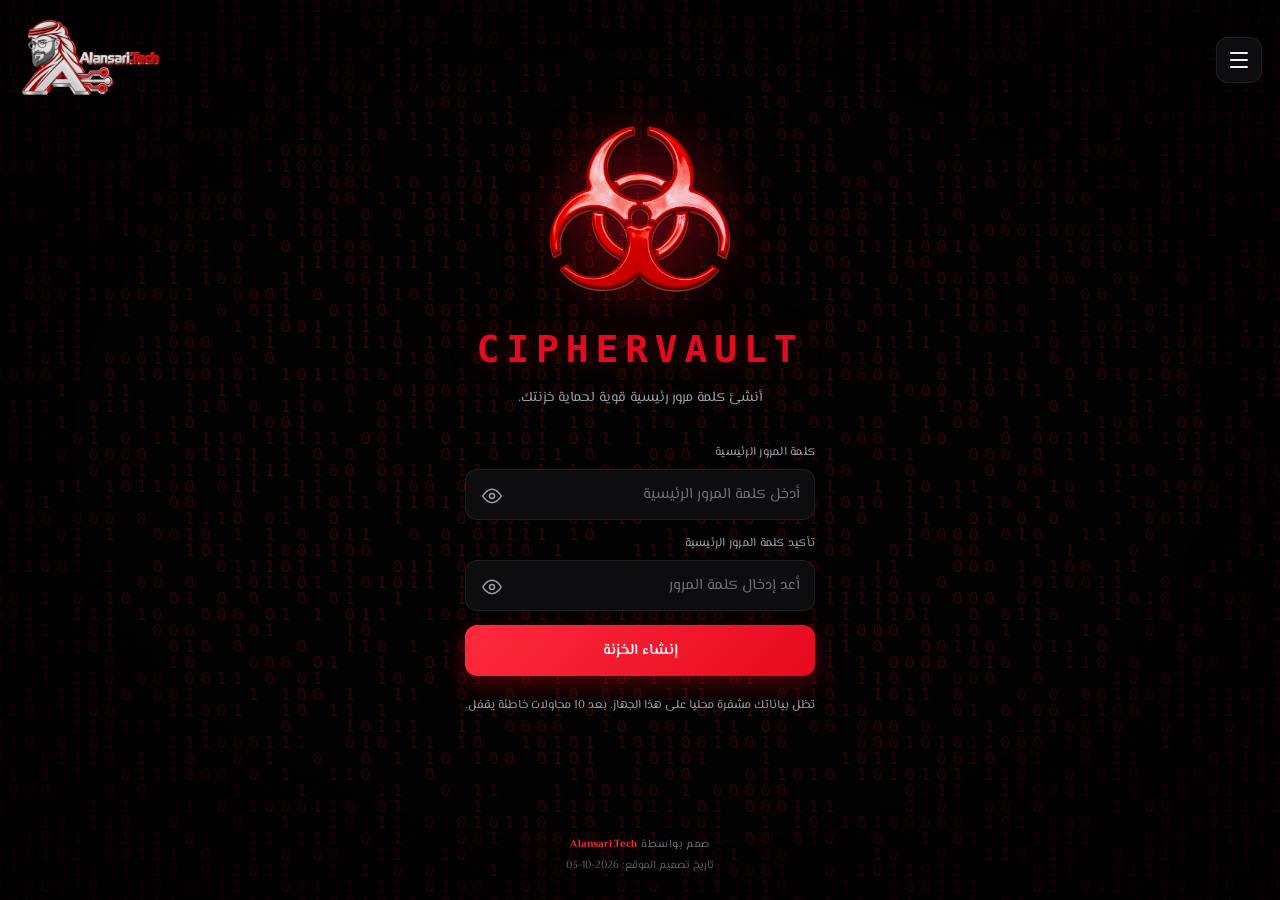
==== commit af2186fe: "Biometric login: replace emoji with Face ID-style SVG icon" ====
--- a/v2/index.html
+++ b/v2/index.html
@@ -140,7 +140,8 @@
 .btn--ghost{background:rgba(255,255,255,.04);border:1px solid var(--line);color:var(--muted)}
 .btn--ghost:hover{color:var(--txt);background:rgba(255,255,255,.07)}
 .bio-login-btn{width:auto;min-width:200px;gap:10px}
-.bio-ico{font-size:18px}
+.bio-ico{width:20px;height:20px;display:flex;align-items:center;justify-content:center}
+.bio-ico svg{width:20px;height:20px}
 .btn--small{padding:9px 12px;min-height:38px;font-size:13px;width:auto}
 .btn--icon{width:38px;height:38px;padding:0;min-height:38px}
 .btn--danger{background:rgba(229,10,30,.12);color:var(--red-soft);border:1px solid rgba(229,10,30,.3)}
@@ -371,7 +372,7 @@
                   </form>
 
                   <button type="button" class="btn btn--ghost bio-login-btn hidden" id="btn-bio-login">
-                    <span class="bio-ico">☝️</span><span data-i18n="bioLogin">فتح بالبصمة</span>
+                    <span class="bio-ico"><svg viewBox="0 0 24 24" fill="none" stroke="currentColor" stroke-width="1.7" stroke-linecap="round"><path d="M4 7V5a1 1 0 0 1 1-1h2M17 4h2a1 1 0 0 1 1 1v2M20 17v2a1 1 0 0 1-1 1h-2M7 20H5a1 1 0 0 1-1-1v-2"/><path d="M8.5 8.5c.8-1.2 2-1.8 3.5-1.8 1.6 0 2.8.7 3.5 1.8M8.5 15.5c.8 1.2 2 1.8 3.5 1.8 1.5 0 2.7-.6 3.5-1.8"/><path d="M12 9.5v5"/><path d="M6 12.2c-.4-.7.1-1.4 1-1.6.9.2 1.4.9 1 1.6M18 12.2c-.4-.7.1-1.4 1-1.6.9.2 1.4.9 1 1.6"/></svg></span><span data-i18n="bioLogin">فتح بالبصمة</span>
                   </button>
 
         <div class="attempts hidden" id="attempts">
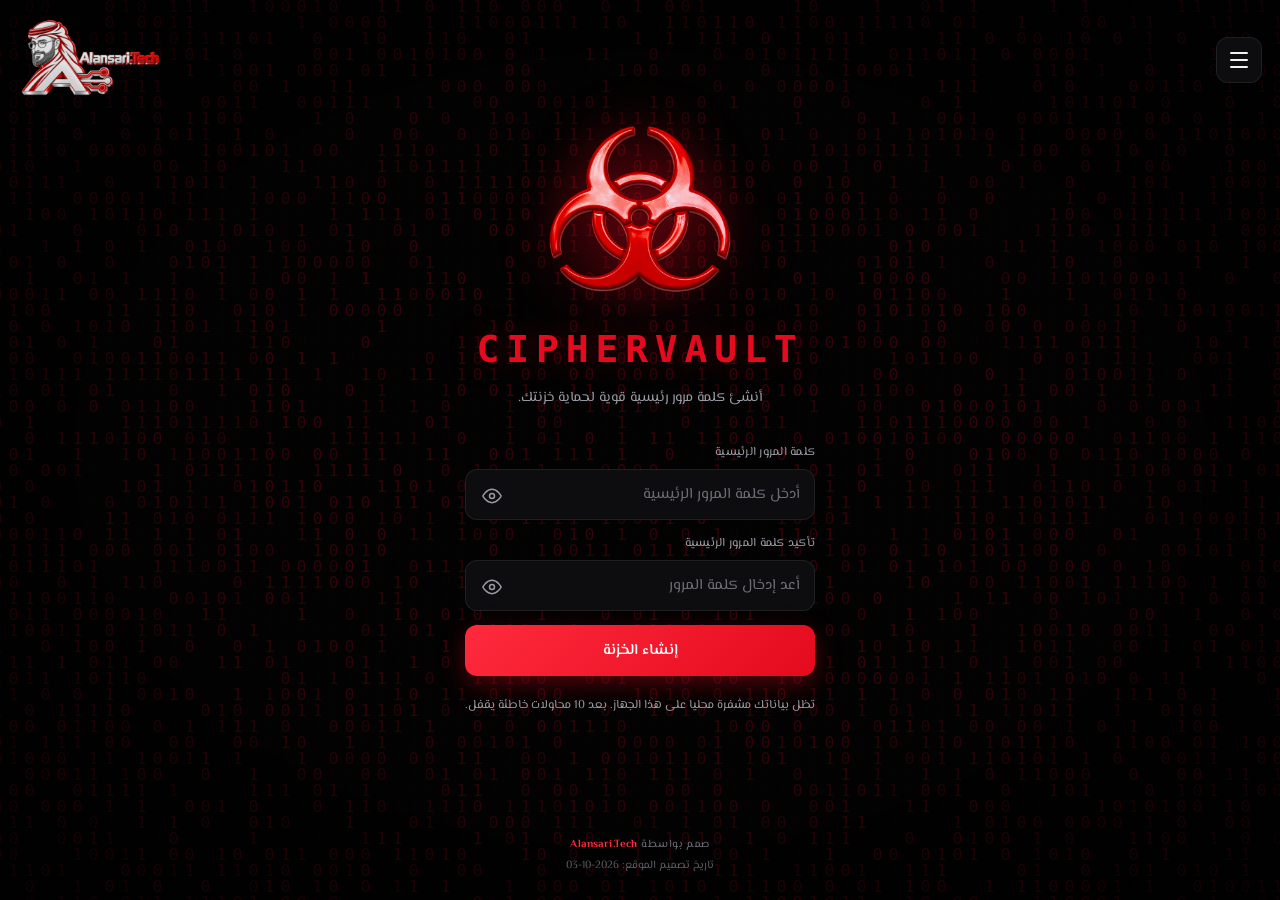
==== commit f1408597: "Biometric login: use user's Face ID icon (transparent bg, white strokes)" ====
--- a/v2/index.html
+++ b/v2/index.html
@@ -140,8 +140,8 @@
 .btn--ghost{background:rgba(255,255,255,.04);border:1px solid var(--line);color:var(--muted)}
 .btn--ghost:hover{color:var(--txt);background:rgba(255,255,255,.07)}
 .bio-login-btn{width:auto;min-width:200px;gap:10px}
-.bio-ico{width:20px;height:20px;display:flex;align-items:center;justify-content:center}
-.bio-ico svg{width:20px;height:20px}
+.bio-ico{width:22px;height:22px;display:flex;align-items:center;justify-content:center}
+.bio-ico img{width:22px;height:22px;object-fit:contain;display:block}
 .btn--small{padding:9px 12px;min-height:38px;font-size:13px;width:auto}
 .btn--icon{width:38px;height:38px;padding:0;min-height:38px}
 .btn--danger{background:rgba(229,10,30,.12);color:var(--red-soft);border:1px solid rgba(229,10,30,.3)}
@@ -372,7 +372,7 @@
                   </form>
 
                   <button type="button" class="btn btn--ghost bio-login-btn hidden" id="btn-bio-login">
-                    <span class="bio-ico"><svg viewBox="0 0 24 24" fill="none" stroke="currentColor" stroke-width="1.7" stroke-linecap="round"><path d="M4 7V5a1 1 0 0 1 1-1h2M17 4h2a1 1 0 0 1 1 1v2M20 17v2a1 1 0 0 1-1 1h-2M7 20H5a1 1 0 0 1-1-1v-2"/><path d="M8.5 8.5c.8-1.2 2-1.8 3.5-1.8 1.6 0 2.8.7 3.5 1.8M8.5 15.5c.8 1.2 2 1.8 3.5 1.8 1.5 0 2.7-.6 3.5-1.8"/><path d="M12 9.5v5"/><path d="M6 12.2c-.4-.7.1-1.4 1-1.6.9.2 1.4.9 1 1.6M18 12.2c-.4-.7.1-1.4 1-1.6.9.2 1.4.9 1 1.6"/></svg></span><span data-i18n="bioLogin">فتح بالبصمة</span>
+                    <span class="bio-ico"><img src="assets/bio-faceid.png" alt="" /></span><span data-i18n="bioLogin">فتح بالبصمة</span>
                   </button>
 
         <div class="attempts hidden" id="attempts">
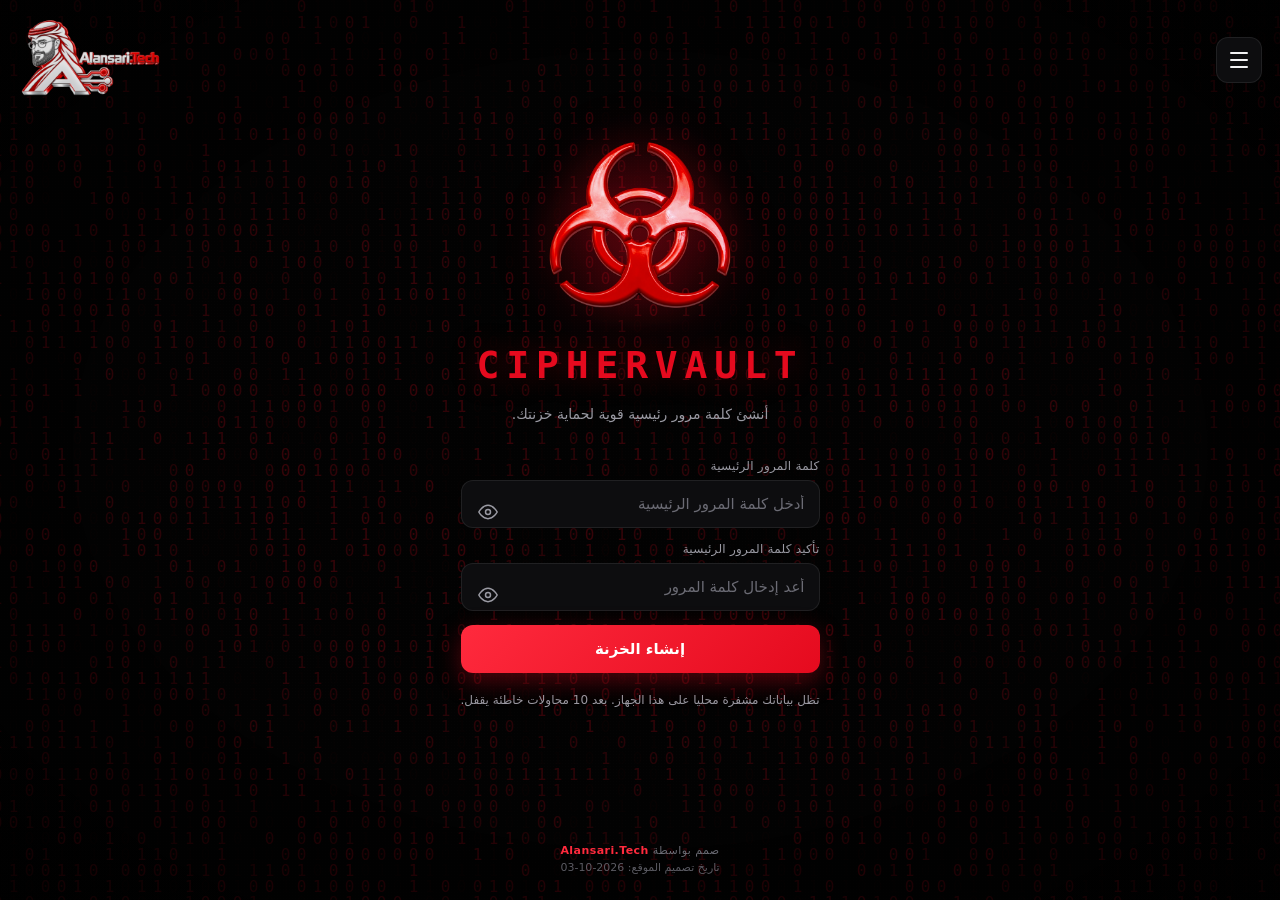
==== commit 7890b495: "security(v2): harden vault — PRF-bound biometric, fail-closed breach check, privacy & CSP Fixes foun" ====
--- a/v2/index.html
+++ b/v2/index.html
@@ -8,6 +8,7 @@
 <meta name="apple-mobile-web-app-status-bar-style" content="black-translucent" />
 <meta name="description" content="CipherVault — خزنة كلمات مرور محلية مشفرة. بياناتك على جهازك وحدك." />
 <meta name="referrer" content="no-referrer" />
+<meta http-equiv="Content-Security-Policy" content="default-src 'none'; script-src 'unsafe-inline'; style-src 'self' 'unsafe-inline' https://fonts.googleapis.com; font-src 'self' https://fonts.gstatic.com; img-src 'self' data: https://www.google.com; connect-src https://api.pwnedpasswords.com; manifest-src 'self'; base-uri 'none'; form-action 'none'; frame-ancestors 'none'" />
 <title>CIPHERVAULT | خزنة مشفرة محلياً</title>
 <link rel="canonical" href="https://alansariteach.github.io/ciphervault/v2/" />
 <!-- Social / Telegram preview -->
@@ -472,6 +473,7 @@
       <button class="drawer__item" data-nav="import" data-i18n="import">استيراد نسخة مشفرة</button>
       <button class="drawer__item" data-nav="export" data-i18n="export">تصدير نسخة مشفرة</button>
       <button class="drawer__item" data-nav="biometric" data-i18n="biometric">تفعيل البصمة لهذا الجهاز</button>
+      <button class="drawer__item" id="btn-fav-toggle" data-i18n="favicons">عرض أيقونات المواقع (يرسل النطاقات لجوجل)</button>
       <button class="drawer__item" data-nav="install" data-i18n="install">تثبيت التطبيق</button>
       <div class="drawer__sep"></div>
       <a class="drawer__item" href="https://t.me/alansari_tech" target="_blank" rel="noopener noreferrer"><span class="di-ico">✈</span>Telegram</a>
@@ -539,6 +541,11 @@
         bioAskPw:"أدخل كلمة المرور الرئيسية لتفعيل البصمة على هذا الجهاز.",
         bioBadPw:"كلمة المرور غير صحيحة.",
         bioNotSetup:"لم تُفعّل البصمة بعد على هذا الجهاز.",
+        bioNoPRF:"متصفحك أو جهازك لا يدعم ربط البصمة بالتشفير بأمان، فلن نحفظ كلمة المرور للبصمة.",
+        bioReenroll:"تم تحديث نظام البصمة. فعّلها من جديد لهذا الجهاز.",
+        leakErr:"تعذّر الفحص الآن (لا يوجد اتصال؟). حاول مرة أخرى.",
+    favicons:"عرض أيقونات المواقع (يرسل النطاقات لجوجل)",
+    favOn:"تم تفعيل أيقونات المواقع.", favOff:"تم إيقاف أيقونات المواقع.",
     weakTitle:"كلمة المرور ضعيفة — يُنصح بتغييرها",
     justNow:"الآن", minAgo:"دقيقة مضت", hrAgo:"ساعة مضت", dayAgo:"يوم مضى",
     statAccounts:"حساب", statWeak:"ضعيف", statExport:"منذ آخر تصدير",
@@ -612,6 +619,11 @@
         bioAskPw:"Enter your master password to enable biometric on this device.",
         bioBadPw:"Incorrect password.",
         bioNotSetup:"Biometric is not enabled on this device yet.",
+        bioNoPRF:"Your browser/device can't bind biometrics to encryption securely, so the password won't be stored for biometric unlock.",
+        bioReenroll:"Biometric system was upgraded. Please enable it again on this device.",
+        leakErr:"Couldn't check right now (offline?). Please try again.",
+    favicons:"Show site icons (sends domains to Google)",
+    favOn:"Site icons enabled.", favOff:"Site icons disabled.",
     weakTitle:"Weak password — consider changing",
     justNow:"just now", minAgo:"min ago", hrAgo:"hr ago", dayAgo:"day ago",
     statAccounts:"accounts", statWeak:"weak", statExport:"since last export",
@@ -677,7 +689,8 @@
 }
 
 /* ---------------- Storage keys ---------------- */
-const CFG_KEY="cv.cfg"; const VAULT_KEY="cv.vault"; const LOCK_KEY="cv.lock";
+const CFG_KEY="cv.cfg"; const VAULT_KEY="cv.vault"; const LOCK_KEY="cv.lock"; const FAV_KEY="cv.favicons";
+function faviconsEnabled(){try{return localStorage.getItem(FAV_KEY)==="1";}catch(e){return false;}}
 const ITER=600000; const SENTINEL="CIPHERVAULT_OK";
 
 /* ---------------- Crypto ---------------- */
@@ -921,6 +934,9 @@
   c.querySelectorAll("[data-del]").forEach(b=>b.onclick=()=>delAccount(b.dataset.del));
 }
 function faviconUrl(url){
+  // Privacy: fetching a remote favicon reveals the account's domain to Google.
+  // Off by default; only when the user explicitly opts in via the drawer toggle.
+  if(!faviconsEnabled())return null;
   try{
     const u=new URL(url);
     return "https://www.google.com/s2/favicons?domain="+encodeURIComponent(u.hostname)+"&sz=48";
@@ -1089,16 +1105,20 @@
   try{
     const hash=await sha1Hex(pw);
     const prefix=hash.slice(0,5).toUpperCase(),suffix=hash.slice(5).toUpperCase();
-    const r=await fetch("https://api.pwnedpasswords.com/range/"+prefix);
+    // Add-Padding hides how many matches a prefix has from a network observer.
+    const r=await fetch("https://api.pwnedpasswords.com/range/"+prefix,{headers:{"Add-Padding":"true"}});
+    if(!r.ok)throw new Error("http "+r.status);
     const body=await r.text();
-    const found=body.split("\r\n").some(line=>line.split(":")[0]===suffix);
+    // padded entries have a count of 0 — ignore them so padding never reads as a match
+    const found=body.split("\n").some(line=>{const p=line.trim().split(":");return p[0]===suffix&&p[1]&&p[1].trim()!=="0";});
     let html,cls;
     if(pw.length<8){html=t("pwLenNote");cls="warn";}
     else if(found){html=t("leakFound");cls="warn";}
     else{html=t("leakSafe");cls="ok";}
-    res.innerHTML=html;res.className="check-result show "+cls;
+    res.textContent=html;res.className="check-result show "+cls;
   }catch(e){
-    res.innerHTML=t("leakSafe");res.className="check-result show ok";
+    // fail closed: never claim "safe" when the check didn't actually run
+    res.textContent=t("leakErr");res.className="check-result show warn";
   }
   btn.disabled=false;btn.textContent=t("checkNow");
 }
@@ -1153,62 +1173,77 @@
 }
 function bioBufToB64(buf){const b=new Uint8Array(buf);let s="";for(let i=0;i<b.length;i++)s+=String.fromCharCode(b[i]);return btoa(s);}
 function bioB64ToBuf(b64){const s=atob(b64);const b=new Uint8Array(s.length);for(let i=0;i<s.length;i++)b[i]=s.charCodeAt(i);return b.buffer;}
-async function bioDeriveWrap(bioSecret){
-  // AES-GCM key from the biometric secret (only usable on this device)
-  return crypto.subtle.importKey("raw",bioB64ToBuf(bioSecret),"AES-GCM",false,["encrypt","decrypt"]);
-}
-async function bioWrap(secretB64,pt){
-  const key=await bioDeriveWrap(secretB64);
-  return encrypt(key,pt);
-}
-async function bioUnwrap(secretB64,env){
-  const key=await bioDeriveWrap(secretB64);
-  return decrypt(key,env);
-}
+// The wrapping key is derived from the WebAuthn PRF (hmac-secret) output, which
+// only the platform authenticator can produce after a successful biometric/PIN
+// ceremony. It is NEVER stored — so localStorage alone cannot reveal the master
+// password. (HKDF binds it to a stored, non-secret salt.)
+async function bioWrapKey(prfOutput,hkdfSaltBuf){
+  const base=await crypto.subtle.importKey("raw",prfOutput,"HKDF",false,["deriveKey"]);
+  return crypto.subtle.deriveKey(
+    {name:"HKDF",hash:"SHA-256",salt:hkdfSaltBuf,info:new TextEncoder().encode("ciphervault-bio-v2")},
+    base,{name:"AES-GCM",length:256},false,["encrypt","decrypt"]);
+}
+function bioGetPRF(res){const x=res&&res.getClientExtensionResults&&res.getClientExtensionResults();return x&&x.prf;}
 async function doBiometric(){
-  const supported=credSupported();
-  if(!supported){toast(t("bioUnsupported"),true);return;}
+  if(!credSupported()){toast(t("bioUnsupported"),true);return;}
   // require the master password so we can store it wrapped for later biometric unlock
   const pw=await prompt(t("bioAskPw"));
   if(!pw)return;
   const res=await tryUnlock(pw);
   if(!res.ok){toast(t("bioBadPw"),true);return;}
   try{
-    const ch=bioChallenge();
+    const prfInput=new Uint8Array(32);crypto.getRandomValues(prfInput);
+    const uid=new Uint8Array(16);crypto.getRandomValues(uid);
     const cred=await navigator.credentials.create({
-      publicKey:{challenge:ch,rp:{name:"CipherVault"},
-        user:{id:bioChallenge(),name:"ciphervault",displayName:"CipherVault"},
-        pubKeyCredParams:[{type:"public-key",alg:-7}],timeout:60000,
+      publicKey:{challenge:bioChallenge(),rp:{name:"CipherVault"},
+        user:{id:uid,name:"ciphervault",displayName:"CipherVault"},
+        pubKeyCredParams:[{type:"public-key",alg:-7},{type:"public-key",alg:-257}],timeout:60000,
         authenticatorSelection:{authenticatorAttachment:"platform",userVerification:"required"},
-        attestation:"none"}});
+        attestation:"none",extensions:{prf:{}}}});
     if(!cred)throw new Error("no-cred");
-        // Wrap the master password with a strong random secret (persisted locally).
-        // Unsealing still requires the WebAuthn (Windows Hello PIN/fingerprint) ceremony below.
-        const sec=new Uint8Array(32);crypto.getRandomValues(sec);
-        const secretB64=bioBufToB64(sec);
-        const wrapped=await bioWrap(secretB64,pw);
-        const record={id:bioBufToB64(cred.rawId||cred.id),secret:secretB64,wrapped,enabledAt:Date.now()};
-        localStorage.setItem(BIO_KEY,JSON.stringify(record));
-        toast(t("bioOk"));
-      }catch(e){toast(t("bioUnsupported"),true);}
-    }
-    async function bioUnlock(){
-      const recRaw=localStorage.getItem(BIO_KEY);
-      if(!recRaw){toast(t("bioNotSetup"),true);return;}
-      const rec=JSON.parse(recRaw);
-      try{
-        const ch=bioChallenge();
-        const assert=await navigator.credentials.get({
-          publicKey:{challenge:ch,timeout:60000,
-            allowCredentials:[{type:"public-key",id:bioB64ToBuf(rec.id)}],
-            userVerification:"required"}});
-        if(!assert)throw new Error("no-assert");
-        const pw=await bioUnwrap(rec.secret,rec.wrapped);
-        const r=await tryUnlock(pw);
-        if(!r.ok){toast(t("bioBadPw"),true);return;}
-        enterVault();
-      }catch(e){toast(t("bioUnsupported"),true);}
-    }
+    // If PRF isn't supported we must NOT fall back to storing the key in the clear.
+    const prfEnabled=(bioGetPRF(cred)||{}).enabled;
+    if(prfEnabled===false){toast(t("bioNoPRF"),true);return;}
+    // Obtain the PRF output via an assertion (reliable across platforms).
+    const asrt=await navigator.credentials.get({
+      publicKey:{challenge:bioChallenge(),timeout:60000,
+        allowCredentials:[{type:"public-key",id:cred.rawId}],
+        userVerification:"required",
+        extensions:{prf:{eval:{first:prfInput}}}}});
+    const prf=bioGetPRF(asrt);
+    if(!prf||!prf.results||!prf.results.first){toast(t("bioNoPRF"),true);return;}
+    const hkdfSalt=new Uint8Array(16);crypto.getRandomValues(hkdfSalt);
+    const wrapKey=await bioWrapKey(prf.results.first,hkdfSalt);
+    const wrapped=await encrypt(wrapKey,pw);
+    const record={v:2,id:bioBufToB64(cred.rawId),prfInput:bioBufToB64(prfInput),
+      hkdfSalt:bioBufToB64(hkdfSalt),wrapped,enabledAt:Date.now()};
+    localStorage.setItem(BIO_KEY,JSON.stringify(record));
+    toast(t("bioOk"));
+  }catch(e){toast(t("bioUnsupported"),true);}
+}
+async function bioUnlock(){
+  const recRaw=localStorage.getItem(BIO_KEY);
+  if(!recRaw){toast(t("bioNotSetup"),true);return;}
+  let rec;try{rec=JSON.parse(recRaw);}catch(e){rec=null;}
+  // Reject (and delete) any insecure legacy record that stored the key locally.
+  if(!rec||rec.v!==2||!rec.prfInput||!rec.hkdfSalt){
+    localStorage.removeItem(BIO_KEY);toast(t("bioReenroll"),true);renderAccess();return;
+  }
+  try{
+    const asrt=await navigator.credentials.get({
+      publicKey:{challenge:bioChallenge(),timeout:60000,
+        allowCredentials:[{type:"public-key",id:bioB64ToBuf(rec.id)}],
+        userVerification:"required",
+        extensions:{prf:{eval:{first:bioB64ToBuf(rec.prfInput)}}}}});
+    const prf=bioGetPRF(asrt);
+    if(!prf||!prf.results||!prf.results.first)throw new Error("no-prf");
+    const wrapKey=await bioWrapKey(prf.results.first,bioB64ToBuf(rec.hkdfSalt));
+    const pw=await decrypt(wrapKey,rec.wrapped);
+    const r=await tryUnlock(pw);
+    if(!r.ok){toast(t("bioBadPw"),true);return;}
+    enterVault();
+  }catch(e){toast(t("bioUnsupported"),true);}
+}
 
 /* ---------------- Install ---------------- */
 async function doInstall(){
@@ -1267,6 +1302,13 @@
   $("#drawer-overlay").addEventListener("click",closeDrawer);
   $("#btn-lang").addEventListener("click",()=>{lang=lang==="ar"?"en":"ar";applyLang();renderAccess();if(!state.vault)return;renderVault();});
   $("#btn-lock").addEventListener("click",lockVault);
+    $("#btn-fav-toggle").addEventListener("click",()=>{
+      const on=!faviconsEnabled();
+      try{localStorage.setItem(FAV_KEY,on?"1":"0");}catch(e){}
+      toast(t(on?"favOn":"favOff"));
+      closeDrawer();
+      if(state.vault)renderVault();
+    });
     $("#btn-bio-login").addEventListener("click",bioUnlock);
     $("#pw-prompt-ok").addEventListener("click",()=>closePrompt($("#pw-prompt-input").value));
     $("#pw-prompt-cancel").addEventListener("click",()=>closePrompt(null));
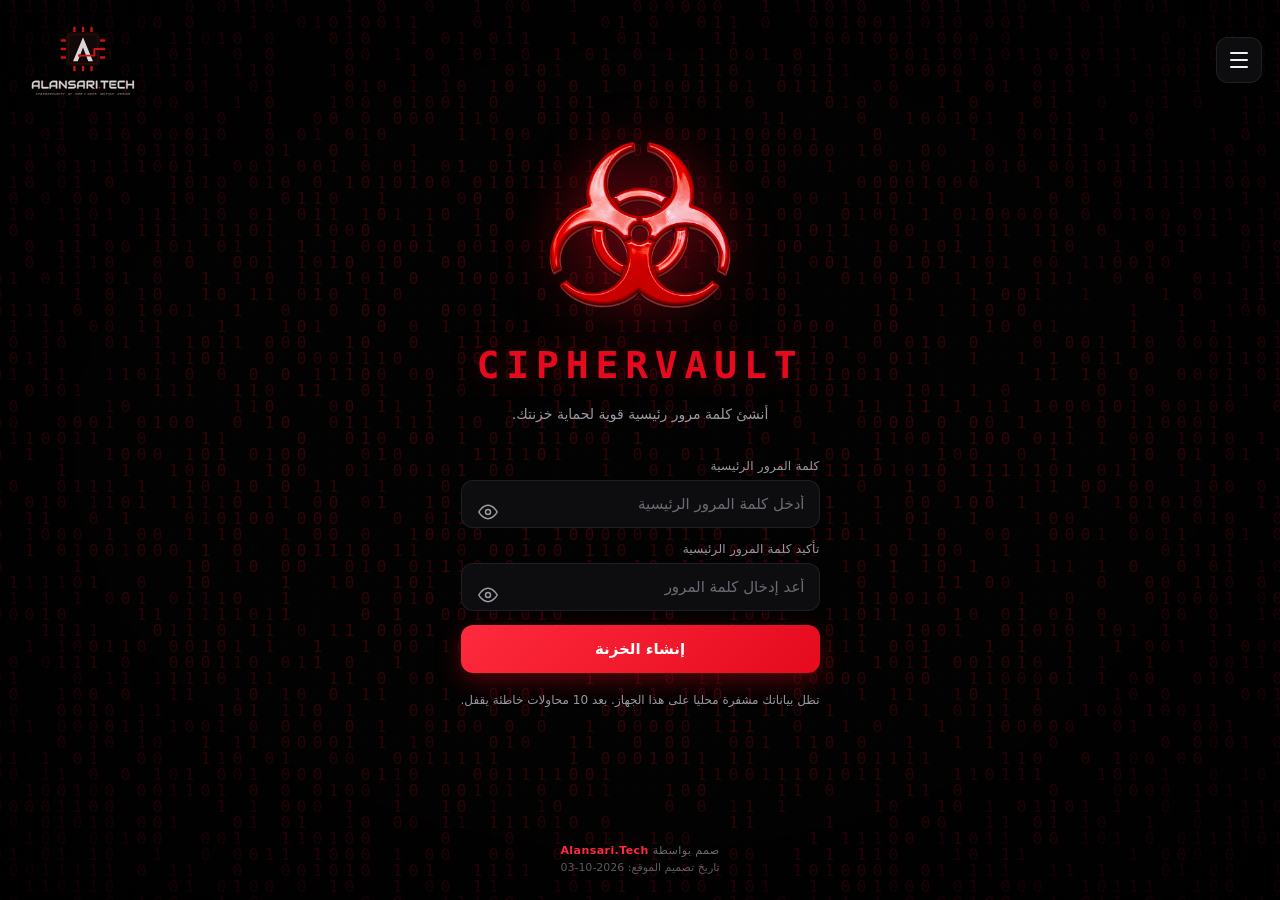
==== commit c4c36235: "Contact: email, Instagram and Telegram only; add official Alansari.Tech logo in site colours Co-Auth" ====
--- a/v2/index.html
+++ b/v2/index.html
@@ -80,6 +80,8 @@
 .header-alansari,.header-alansari img{height:67px;width:auto;opacity:.95}
 @media (min-width:481px){.header-alansari,.header-alansari img{height:80px;width:auto;opacity:.95}}
 @media (min-width:901px){.header-alansari,.header-alansari img{height:96px;width:auto;opacity:.95}}
+img.header-alansari--h{height:30px!important;width:auto;max-width:56vw;filter:drop-shadow(0 0 14px rgba(227,23,23,.35))}
+@media (min-width:481px){img.header-alansari--h{height:34px!important}}
 .header-eyebrow{font-family:var(--mono);font-size:10px;letter-spacing:.22em;color:var(--muted2);
   text-transform:uppercase;text-align:center;margin:6px 0 2px}
 
@@ -350,7 +352,7 @@
     <section class="screen" data-screen="access">
       <header class="site-header">
         <button id="menu-toggle" class="menu-toggle" type="button" aria-expanded="false" aria-controls="drawer" data-i18n-aria="menuOpen"><span></span><span></span><span></span></button>
-        <a class="header-alansari" href="#main-content" aria-label="Alansari.Tech"><img src="assets/alansari-tech-logo-red-white.png" alt="Alansari.Tech" /></a>
+        <a class="header-alansari" href="#main-content" aria-label="Alansari.Tech"><img src="assets/alansari-tech-logo.svg" alt="ALANSARI.TECH" /></a>
       </header>
 
       <div class="access-main">
@@ -402,7 +404,7 @@
   <section class="screen screen--wide hidden" data-screen="vault">
     <header class="site-header">
       <button id="menu-toggle2" class="menu-toggle" type="button" aria-expanded="false" aria-controls="drawer" data-i18n-aria="menuOpen"><span></span><span></span><span></span></button>
-            <img src="assets/alansari-tech-logo-red-white.png" alt="Alansari.Tech" class="header-alansari" />
+            <img src="assets/alansari-tech-logo-h.svg" alt="ALANSARI.TECH" class="header-alansari header-alansari--h" />
           </header>
 
           <div class="vault-top">
@@ -426,7 +428,7 @@
     <section class="screen hidden" data-screen="check">
       <header class="site-header">
         <button id="menu-toggle3" class="menu-toggle" type="button" aria-expanded="false" aria-controls="drawer" data-i18n-aria="menuOpen"><span></span><span></span><span></span></button>
-        <img src="assets/alansari-tech-logo-red-white.png" alt="Alansari.Tech" class="header-alansari" />
+        <img src="assets/alansari-tech-logo-h.svg" alt="ALANSARI.TECH" class="header-alansari header-alansari--h" />
       </header>
 
       <button class="check-back" id="btn-back-check" data-i18n="back">الرجوع</button>
@@ -460,7 +462,7 @@
   <div class="drawer-overlay hidden" id="drawer-overlay"></div>
   <aside class="drawer" id="drawer" aria-hidden="true">
     <div class="drawer__brand">
-      <img src="assets/alansari-tech-logo-red-white.png" alt="Alansari.Tech" />
+      <img src="assets/alansari-tech-mark.svg" alt="ALANSARI.TECH" />
       <div>
         <div class="db-name">CipherVault</div>
         <div class="db-status" data-i18n="drawerStatus">خزنة محلية مشفرة</div>
@@ -476,8 +478,9 @@
       <button class="drawer__item" id="btn-fav-toggle" data-i18n="favicons">عرض أيقونات المواقع (يرسل النطاقات لجوجل)</button>
       <button class="drawer__item" data-nav="install" data-i18n="install">تثبيت التطبيق</button>
       <div class="drawer__sep"></div>
-      <a class="drawer__item" href="https://t.me/alansari_tech" target="_blank" rel="noopener noreferrer"><span class="di-ico">✈</span>Telegram</a>
-      <a class="drawer__item" href="https://www.instagram.com/alansari.tech?stkn=c2JhdG1zbTYzdm4z" target="_blank" rel="noopener noreferrer"><span class="di-ico">◉</span>Instagram</a>
+      <a class="drawer__item" href="https://t.me/Alansaritech" target="_blank" rel="noopener noreferrer"><span class="di-ico">✈</span>Telegram</a>
+      <a class="drawer__item" href="https://www.instagram.com/alansari.tech/" target="_blank" rel="noopener noreferrer"><span class="di-ico">◉</span>Instagram</a>
+      <a class="drawer__item" href="mailto:info@alansaritech.com"><span class="di-ico">✉</span>Email</a>
       <div class="drawer__foot">
         <button class="drawer__item" id="btn-lock" data-i18n="lock">قفل الخزنة</button>
         <button class="drawer__item drawer__lang" id="btn-lang" data-i18n="lang">English / العربية</button>
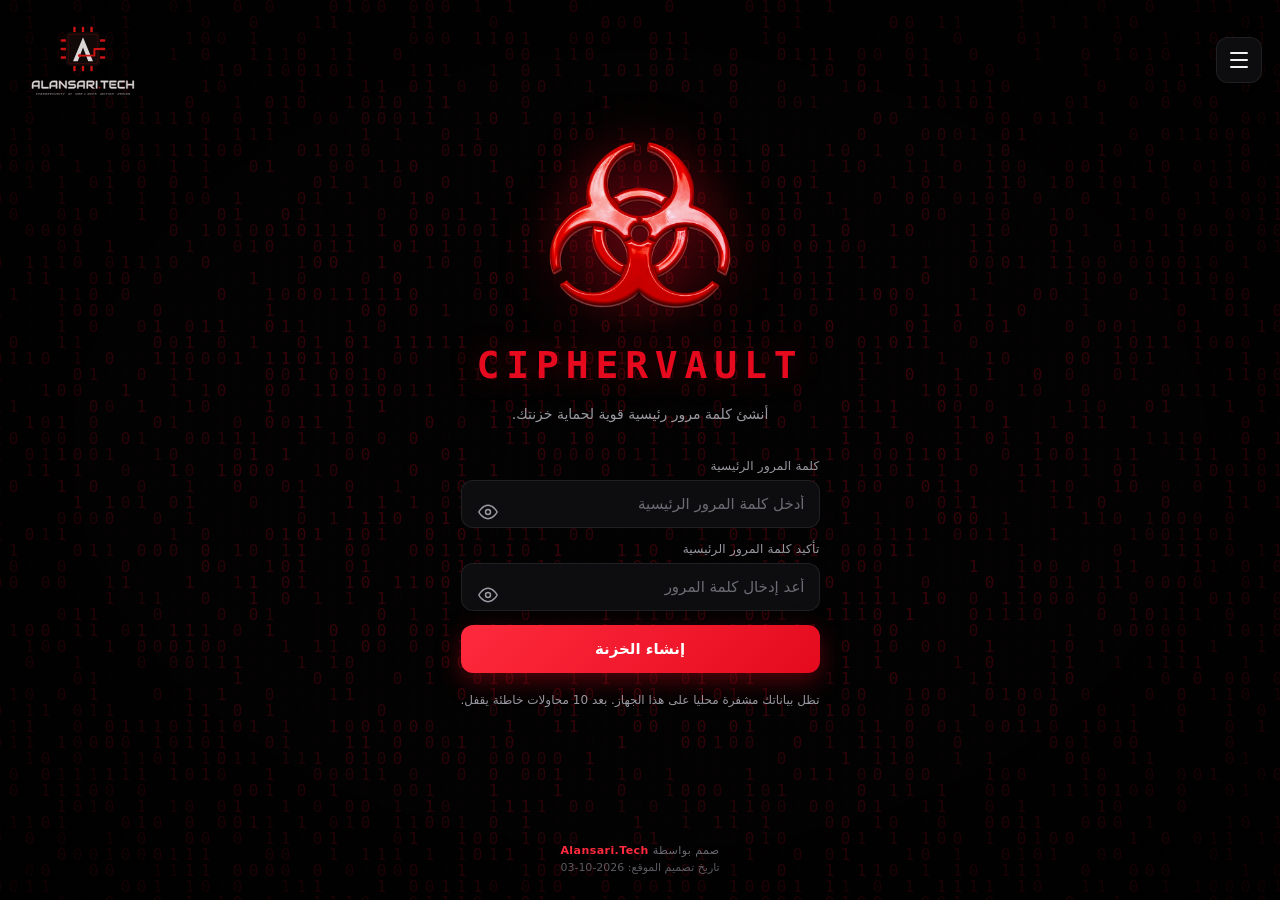
==== commit 1a13b860: "feat(v2): add forgot-password recovery path (restore backup or wipe & start over) A user who forgot " ====
--- a/v2/index.html
+++ b/v2/index.html
@@ -378,6 +378,8 @@
                     <span class="bio-ico"><img src="assets/bio-faceid.png" alt="" /></span><span data-i18n="bioLogin">فتح بالبصمة</span>
                   </button>
 
+                  <button type="button" id="forgot-link" data-i18n="forgotLink" style="background:none;border:none;color:var(--muted);font-family:var(--font);font-size:13px;text-decoration:underline;cursor:pointer;margin-top:14px">نسيت كلمة المرور؟</button>
+
         <div class="attempts hidden" id="attempts">
           <span data-i18n="attemptsLabel">متبقي</span>
           <span class="dots" id="attempt-dots"></span>
@@ -539,7 +541,17 @@
     footerDate:"تاريخ تصميم الموقع: 2026-10-03",
         footerBy:"صمم بواسطة Alansari.Tech",
         back:"الرجوع",
-    confirmTitle:"تأكيد",
+    confirmTitle:"تأكيد", cancel:"رجوع",
+        forgotLink:"نسيت كلمة المرور؟",
+        forgotTitle:"نسيت كلمة المرور الرئيسية؟",
+        forgotBody:"بياناتك مشفّرة بكلمة مرورك نفسها، فما نقدر نرجّعها لك ولا أحد يقدر — هذا اللي يخلي خزنتك آمنة. لك خيارين: ترجّع بياناتك من نسخة احتياطية عندك، أو تمسح الخزنة وتبدأ من جديد بكلمة مرور جديدة (بتروح كل الحسابات المحفوظة).",
+        forgotRestore:"استعيد من نسخة احتياطية",
+        forgotReset:"امسح الخزنة وابدأ من جديد",
+        resetConfirm:"بينمسح كل اللي محفوظ في الخزنة على هذا الجهاز نهائياً، وما نقدر نرجّعه. متأكد؟",
+        resetDone:"تم مسح الخزنة. سجّل كلمة مرور جديدة.",
+        restoreAsk:"أدخل كلمة المرور الرئيسية الخاصة بالنسخة الاحتياطية.",
+        restoreOk:"تم استرجاع بياناتك. هذي صارت كلمة مرورك الجديدة.",
+        restoreErr:"تعذّر الاسترجاع. تأكد من الملف ومن كلمة المرور.",
         bioLogin:"فتح بالبصمة",
         bioAskPw:"أدخل كلمة المرور الرئيسية لتفعيل البصمة على هذا الجهاز.",
         bioBadPw:"كلمة المرور غير صحيحة.",
@@ -617,7 +629,17 @@
     footerDate:"Site designed on: 2026-10-03",
         footerBy:"Designed by Alansari.Tech",
         back:"Back",
-    confirmTitle:"Confirm",
+    confirmTitle:"Confirm", cancel:"Back",
+        forgotLink:"Forgot your password?",
+        forgotTitle:"Forgot your master password?",
+        forgotBody:"Your data is encrypted with your own password, so neither we nor anyone else can recover it — that's what keeps your vault safe. You have two options: restore your data from a backup you saved, or wipe the vault and start over with a new password (all saved accounts will be lost).",
+        forgotRestore:"Restore from a backup",
+        forgotReset:"Wipe the vault and start over",
+        resetConfirm:"This permanently erases everything saved in the vault on this device, and it can't be undone. Are you sure?",
+        resetDone:"Vault wiped. Set a new password.",
+        restoreAsk:"Enter the master password of the backup file.",
+        restoreOk:"Your data was restored. This is now your new password.",
+        restoreErr:"Couldn't restore. Check the file and the password.",
         bioLogin:"Unlock with Biometric",
         bioAskPw:"Enter your master password to enable biometric on this device.",
         bioBadPw:"Incorrect password.",
@@ -734,15 +756,16 @@
 }
 
 /* ---------------- Setup / Unlock ---------------- */
-async function setupVault(pw){
+async function setupVault(pw,vault){
+  vault=vault||{entries:[]};
   const salt=randBytes(16);
   const key=await deriveKey(pw,salt);
   const verifier=await encrypt(key,SENTINEL);
   const cfg={version:1,salt:bufToB64(salt),iterations:ITER,verifier};
-  const env=await encrypt(key,JSON.stringify({entries:[]}));
+  const env=await encrypt(key,JSON.stringify(vault));
   saveCfg(cfg);
   localStorage.setItem(VAULT_KEY,JSON.stringify(env));
-  state={cfg,vault:{entries:[]},key};
+  state={cfg,vault,key};
   return true;
 }
 async function tryUnlock(pw){
@@ -823,6 +846,60 @@
   });
 }
 
+/* ---------------- Forgot master password ---------------- */
+// Zero-knowledge: a forgotten master password cannot be recovered. The only
+// honest options are to restore from an encrypted backup, or wipe and start over.
+function wipeVaultStorage(){
+  [CFG_KEY,VAULT_KEY,LOCK_KEY,BIO_KEY].forEach(k=>{try{localStorage.removeItem(k);}catch(e){}});
+  state={cfg:null,vault:null,key:null};
+}
+async function resetVault(){
+  if(!await confirm(t("resetConfirm")))return;
+  wipeVaultStorage();
+  toast(t("resetDone"));
+  renderAccess();
+  showScreen("access");
+}
+function restoreFromBackup(){
+  const inp=document.createElement("input");inp.type="file";inp.accept=".json,.cvault.json";
+  inp.onchange=async()=>{
+    const f=inp.files[0];if(!f)return;
+    const pw=await prompt(t("restoreAsk"));
+    if(!pw)return;
+    try{
+      const data=JSON.parse(await f.text());
+      if(!data.env||!data.salt)throw new Error("bad");
+      const key=await deriveKey(pw,b64ToBuf(data.salt));
+      const plain=await decrypt(key,data.env);            // throws on wrong password
+      const vault=JSON.parse(plain);
+      if(!vault||!Array.isArray(vault.entries))throw new Error("bad");
+      // Re-provision the vault; the backup's password becomes the new master password.
+      await setupVault(pw,vault);
+      setLock(null);
+      toast(t("restoreOk"));
+      enterVault();
+    }catch(e){toast(t("restoreErr"),true);}
+  };
+  inp.click();
+}
+function forgotPassword(){
+  const ov=document.createElement("div");ov.className="modal-overlay";
+  ov.innerHTML=`<div class="modal modal--confirm">
+    <div class="modal__head"><h2>${esc(t("forgotTitle"))}</h2></div>
+    <p style="color:var(--muted);font-size:14px;line-height:1.8;margin:6px 0 18px">${esc(t("forgotBody"))}</p>
+    <div class="modal__actions" style="flex-direction:column;gap:10px;align-items:stretch">
+      <button class="btn btn--primary" id="fg-restore">${esc(t("forgotRestore"))}</button>
+      <button class="btn btn--ghost" id="fg-reset" style="color:#ff5a66;border-color:#4a1218">${esc(t("forgotReset"))}</button>
+      <button class="btn btn--ghost" id="fg-cancel">${esc(t("cancel"))}</button>
+    </div></div>`;
+  document.body.appendChild(ov);
+  const done=()=>ov.remove();
+  ov.querySelector("#fg-restore").onclick=()=>{done();restoreFromBackup();};
+  ov.querySelector("#fg-reset").onclick=()=>{done();resetVault();};
+  ov.querySelector("#fg-cancel").onclick=done;
+  ov.addEventListener("click",e=>{if(e.target===ov)done();});
+}
+
 function openDrawer(){$("#drawer").classList.add("open");$("#drawer-overlay").classList.remove("hidden");$("#drawer").setAttribute("aria-hidden","false");}
 function closeDrawer(){$("#drawer").classList.remove("open");$("#drawer-overlay").classList.add("hidden");$("#drawer").setAttribute("aria-hidden","true");}
 
@@ -830,6 +907,8 @@
 function renderAccess(){
   const cfg=loadCfg();
   const creating=!cfg;
+  // "forgot password?" is only meaningful once a vault exists — show it even while locked out
+  $("#forgot-link").classList.toggle("hidden",creating);
   $("#confirm-field").classList.toggle("hidden",!creating);
   $("#access-btn").textContent=creating?t("createBtn"):t("accessBtn");
   $(".product-desc").textContent=creating?t("createDesc"):t("accessDesc");
@@ -1313,6 +1392,7 @@
       if(state.vault)renderVault();
     });
     $("#btn-bio-login").addEventListener("click",bioUnlock);
+    $("#forgot-link").addEventListener("click",forgotPassword);
     $("#pw-prompt-ok").addEventListener("click",()=>closePrompt($("#pw-prompt-input").value));
     $("#pw-prompt-cancel").addEventListener("click",()=>closePrompt(null));
     $("#pw-prompt-cancel2").addEventListener("click",()=>closePrompt(null));
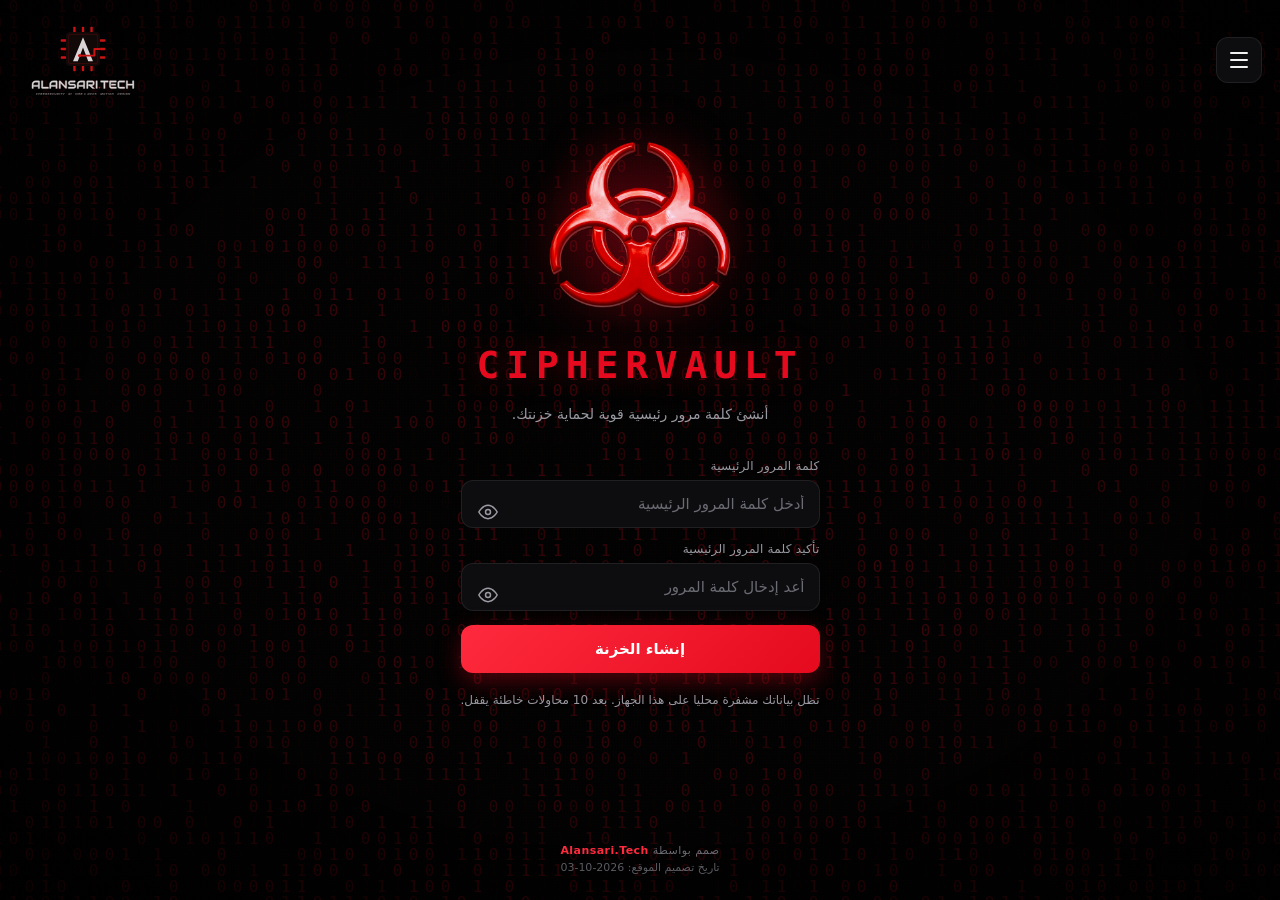
==== commit cd04de64: "chore(v2): remove the site-icons toggle from the drawer Keep favicons off for everyone (no account d" ====
--- a/v2/index.html
+++ b/v2/index.html
@@ -477,7 +477,6 @@
       <button class="drawer__item" data-nav="import" data-i18n="import">استيراد نسخة مشفرة</button>
       <button class="drawer__item" data-nav="export" data-i18n="export">تصدير نسخة مشفرة</button>
       <button class="drawer__item" data-nav="biometric" data-i18n="biometric">تفعيل البصمة لهذا الجهاز</button>
-      <button class="drawer__item" id="btn-fav-toggle" data-i18n="favicons">عرض أيقونات المواقع (يرسل النطاقات لجوجل)</button>
       <button class="drawer__item" data-nav="install" data-i18n="install">تثبيت التطبيق</button>
       <div class="drawer__sep"></div>
       <a class="drawer__item" href="https://t.me/Alansaritech" target="_blank" rel="noopener noreferrer"><span class="di-ico">✈</span>Telegram</a>
@@ -1384,13 +1383,6 @@
   $("#drawer-overlay").addEventListener("click",closeDrawer);
   $("#btn-lang").addEventListener("click",()=>{lang=lang==="ar"?"en":"ar";applyLang();renderAccess();if(!state.vault)return;renderVault();});
   $("#btn-lock").addEventListener("click",lockVault);
-    $("#btn-fav-toggle").addEventListener("click",()=>{
-      const on=!faviconsEnabled();
-      try{localStorage.setItem(FAV_KEY,on?"1":"0");}catch(e){}
-      toast(t(on?"favOn":"favOff"));
-      closeDrawer();
-      if(state.vault)renderVault();
-    });
     $("#btn-bio-login").addEventListener("click",bioUnlock);
     $("#forgot-link").addEventListener("click",forgotPassword);
     $("#pw-prompt-ok").addEventListener("click",()=>closePrompt($("#pw-prompt-input").value));
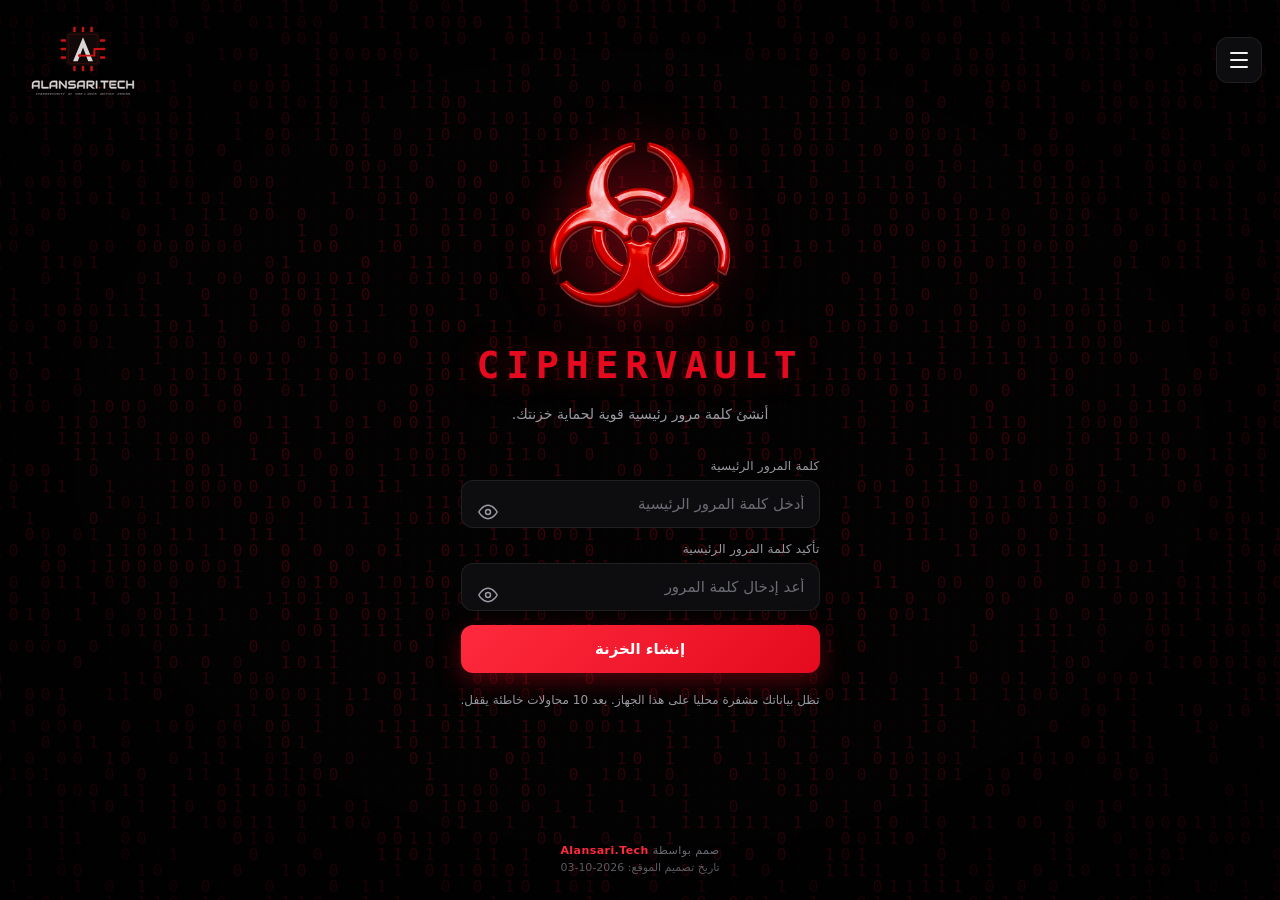
==== commit 6bec8052: "feat(v2): recovery key — reset password and keep accounts without the old one Moves the vault to an " ====
--- a/v2/index.html
+++ b/v2/index.html
@@ -476,6 +476,7 @@
       <button class="drawer__item" data-nav="check" data-i18n="checkPw">فحص كلمة المرور</button>
       <button class="drawer__item" data-nav="import" data-i18n="import">استيراد نسخة مشفرة</button>
       <button class="drawer__item" data-nav="export" data-i18n="export">تصدير نسخة مشفرة</button>
+      <button class="drawer__item" data-nav="recovery" data-i18n="recoveryKey">مفتاح الاسترجاع (إنشاء جديد)</button>
       <button class="drawer__item" data-nav="biometric" data-i18n="biometric">تفعيل البصمة لهذا الجهاز</button>
       <button class="drawer__item" data-nav="install" data-i18n="install">تثبيت التطبيق</button>
       <div class="drawer__sep"></div>
@@ -544,8 +545,22 @@
         forgotLink:"نسيت كلمة المرور؟",
         forgotTitle:"نسيت كلمة المرور الرئيسية؟",
         forgotBody:"بياناتك مشفّرة بكلمة مرورك نفسها، فما نقدر نرجّعها لك ولا أحد يقدر — هذا اللي يخلي خزنتك آمنة. لك خيارين: ترجّع بياناتك من نسخة احتياطية عندك، أو تمسح الخزنة وتبدأ من جديد بكلمة مرور جديدة (بتروح كل الحسابات المحفوظة).",
+        forgotUseCode:"عندي مفتاح استرجاع",
         forgotRestore:"استعيد من نسخة احتياطية",
         forgotReset:"امسح الخزنة وابدأ من جديد",
+        recoveryKey:"مفتاح الاسترجاع (إنشاء جديد)",
+        recTitle:"مفتاح الاسترجاع",
+        recIntro:"احفظ هذا المفتاح في مكان آمن. يفتح خزنتك لو نسيت كلمة المرور. ما نقدر نرجّعه لك لو ضيّعته.",
+        recIntroNew:"هذا مفتاح الاسترجاع الخاص بخزنتك. احفظه بمكان آمن الحين — لو نسيت كلمة المرور، هذا طريقك الوحيد لحساباتك، وما نقدر نرجّعه لك لو ضيّعته.",
+        recIntroMigrate:"حدّثنا حماية خزنتك وصار لك مفتاح استرجاع. احفظه بمكان آمن — يرجّع لك حساباتك لو نسيت كلمة المرور.",
+        recCopy:"نسخ", recDownload:"تنزيل ملف", recSaved:"حفظته ✓",
+        recFile:"مفتاح الاسترجاع الخاص بـ CipherVault — احتفظ به بمكان آمن ولا تشاركه مع أحد.",
+        recAsk:"أدخل مفتاح الاسترجاع.",
+        recNewPw:"أدخل كلمة مرور رئيسية جديدة (12 حرف على الأقل).",
+        recOk:"تم فتح خزنتك. حطّينا كلمة مرورك الجديدة.",
+        recBad:"مفتاح الاسترجاع غير صحيح.",
+        recNone:"ما فيه مفتاح استرجاع لهذه الخزنة.",
+        copied:"تم النسخ.",
         resetConfirm:"بينمسح كل اللي محفوظ في الخزنة على هذا الجهاز نهائياً، وما نقدر نرجّعه. متأكد؟",
         resetDone:"تم مسح الخزنة. سجّل كلمة مرور جديدة.",
         restoreAsk:"أدخل كلمة المرور الرئيسية الخاصة بالنسخة الاحتياطية.",
@@ -632,8 +647,22 @@
         forgotLink:"Forgot your password?",
         forgotTitle:"Forgot your master password?",
         forgotBody:"Your data is encrypted with your own password, so neither we nor anyone else can recover it — that's what keeps your vault safe. You have two options: restore your data from a backup you saved, or wipe the vault and start over with a new password (all saved accounts will be lost).",
+        forgotUseCode:"I have a recovery key",
         forgotRestore:"Restore from a backup",
         forgotReset:"Wipe the vault and start over",
+        recoveryKey:"Recovery key (generate new)",
+        recTitle:"Recovery key",
+        recIntro:"Save this key somewhere safe. It unlocks your vault if you forget your password. We can't recover it for you if it's lost.",
+        recIntroNew:"This is your vault's recovery key. Save it somewhere safe now — if you forget your password, it's your only way back to your accounts, and we can't recover it for you if it's lost.",
+        recIntroMigrate:"We upgraded your vault's protection and it now has a recovery key. Save it somewhere safe — it restores your accounts if you forget your password.",
+        recCopy:"Copy", recDownload:"Download file", recSaved:"I saved it ✓",
+        recFile:"Your CipherVault recovery key — keep it somewhere safe and never share it.",
+        recAsk:"Enter your recovery key.",
+        recNewPw:"Enter a new master password (at least 12 characters).",
+        recOk:"Your vault is unlocked. Your new password is set.",
+        recBad:"Incorrect recovery key.",
+        recNone:"This vault has no recovery key.",
+        copied:"Copied.",
         resetConfirm:"This permanently erases everything saved in the vault on this device, and it can't be undone. Are you sure?",
         resetDone:"Vault wiped. Set a new password.",
         restoreAsk:"Enter the master password of the backup file.",
@@ -754,39 +783,104 @@
   return true;
 }
 
-/* ---------------- Setup / Unlock ---------------- */
-async function setupVault(pw,vault){
-  vault=vault||{entries:[]};
+/* ---------------- Setup / Unlock ----------------
+   Envelope model (cfg.version 2): a random Data Encryption Key (DEK) encrypts the
+   vault. The DEK is wrapped twice — once by the master-password key, once by a
+   recovery-key derived from a one-time recovery code shown to the user at setup.
+   Either can unwrap the DEK, so a forgotten password is recoverable with the code,
+   while the vault stays zero-knowledge (the code itself is never stored). */
+function importRawKey(buf){return crypto.subtle.importKey("raw",buf,"AES-GCM",false,["encrypt","decrypt"]);}
+function genRecoveryCode(){
+  const b=new Uint8Array(randBytes(20));let h="";
+  for(let i=0;i<b.length;i++)h+=b[i].toString(16).padStart(2,"0").toUpperCase();
+  return h.match(/.{1,5}/g).join("-"); // e.g. A1B2C-D3E4F-...
+}
+function normCode(s){return (s||"").replace(/[^0-9A-Za-z]/g,"").toUpperCase();}
+async function buildCfgV2(pw,dek,recoveryCode){
   const salt=randBytes(16);
   const key=await deriveKey(pw,salt);
   const verifier=await encrypt(key,SENTINEL);
-  const cfg={version:1,salt:bufToB64(salt),iterations:ITER,verifier};
-  const env=await encrypt(key,JSON.stringify(vault));
+  const wrapPw=await encrypt(key,bufToB64(dek));
+  const recSalt=randBytes(16);
+  const recKey=await deriveKey(normCode(recoveryCode),recSalt);
+  const wrapRec=await encrypt(recKey,bufToB64(dek));
+  return {version:2,salt:bufToB64(salt),iterations:ITER,verifier,wrapPw,recSalt:bufToB64(recSalt),wrapRec};
+}
+async function setupVault(pw,vault){
+  vault=vault||{entries:[]};
+  const dek=randBytes(32);
+  const recoveryCode=genRecoveryCode();
+  const cfg=await buildCfgV2(pw,dek,recoveryCode);
+  const env=await encrypt(await importRawKey(dek),JSON.stringify(vault));
   saveCfg(cfg);
   localStorage.setItem(VAULT_KEY,JSON.stringify(env));
-  state={cfg,vault,key};
-  return true;
-}
-async function tryUnlock(pw){
+  state={cfg,vault,key:await deriveKey(pw,b64ToBuf(cfg.salt)),dek};
+  return {recoveryCode};
+}
+async function readVaultWith(dk){
+  const raw=localStorage.getItem(VAULT_KEY);let vault={entries:[]};
+  if(raw){try{vault=JSON.parse(await decrypt(dk,JSON.parse(raw)));}catch(e){vault={entries:[]};}
+    if(!vault||!Array.isArray(vault.entries))vault={entries:[]};}
+  return vault;
+}
+async function tryUnlock(pw,migrate){
   const cfg=loadCfg();
   if(!cfg)return {ok:false,code:"nocfg"};
   const key=await deriveKey(pw,b64ToBuf(cfg.salt));
   let sentinel;
   try{sentinel=await decrypt(key,cfg.verifier);}catch(e){return {ok:false,code:"wrong"};}
   if(sentinel!==SENTINEL)return {ok:false,code:"wrong"};
-  const raw=localStorage.getItem(VAULT_KEY);
-  let vault={entries:[]};
-  if(raw){
-    try{vault=JSON.parse(await decrypt(key,JSON.parse(raw)));}catch(e){vault={entries:[]};}
-    if(!vault||!Array.isArray(vault.entries))vault={entries:[]};
+  if(cfg.version>=2){
+    let dek;
+    try{dek=b64ToBuf(await decrypt(key,cfg.wrapPw));}catch(e){return {ok:false,code:"wrong"};}
+    const vault=await readVaultWith(await importRawKey(dek));
+    state={cfg,vault,key,dek};
+    return {ok:true};
   }
-  state={cfg,vault,key};
+  // ---- legacy v1: vault is encrypted directly with the password key ----
+  const vault=await readVaultWith(key);
+  if(!migrate){state={cfg,vault,key,dek:null};return {ok:true};}
+  // migrate v1 -> v2 (adds a recovery key) on first interactive unlock
+  const dek=randBytes(32);const recoveryCode=genRecoveryCode();
+  const ncfg=await buildCfgV2(pw,dek,recoveryCode);
+  localStorage.setItem(VAULT_KEY,JSON.stringify(await encrypt(await importRawKey(dek),JSON.stringify(vault))));
+  saveCfg(ncfg);
+  state={cfg:ncfg,vault,key:await deriveKey(pw,b64ToBuf(ncfg.salt)),dek};
+  return {ok:true,migratedRecovery:recoveryCode};
+}
+async function persistVault(){
+  const raw=JSON.stringify(state.vault);
+  if(state.dek){localStorage.setItem(VAULT_KEY,JSON.stringify(await encrypt(await importRawKey(state.dek),raw)));}
+  else if(state.key){localStorage.setItem(VAULT_KEY,JSON.stringify(await encrypt(state.key,raw)));}
+}
+// Recover with the one-time code: unwrap the DEK, set a NEW master password, keep the same recovery code.
+async function recoverWithCode(code,newPw){
+  const cfg=loadCfg();
+  if(!cfg||cfg.version<2||!cfg.wrapRec)return {ok:false,code:"norec"};
+  const recKey=await deriveKey(normCode(code),b64ToBuf(cfg.recSalt));
+  let dek;
+  try{dek=b64ToBuf(await decrypt(recKey,cfg.wrapRec));}catch(e){return {ok:false,code:"badcode"};}
+  const salt=randBytes(16);const key=await deriveKey(newPw,salt);
+  cfg.salt=bufToB64(salt);
+  cfg.verifier=await encrypt(key,SENTINEL);
+  cfg.wrapPw=await encrypt(key,bufToB64(dek));
+  saveCfg(cfg);
+  const vault=await readVaultWith(await importRawKey(dek));
+  state={cfg,vault,key,dek};
+  setLock(null);
   return {ok:true};
 }
-async function persistVault(){
-  if(!state.key)return;
-  const env=await encrypt(state.key,JSON.stringify(state.vault));
-  localStorage.setItem(VAULT_KEY,JSON.stringify(env));
+// Issue a fresh recovery code while unlocked (invalidates the old one).
+async function regenerateRecovery(){
+  if(!state.dek)return null;
+  const recoveryCode=genRecoveryCode();
+  const cfg=loadCfg();
+  const recSalt=randBytes(16);
+  const recKey=await deriveKey(normCode(recoveryCode),recSalt);
+  cfg.recSalt=bufToB64(recSalt);
+  cfg.wrapRec=await encrypt(recKey,bufToB64(state.dek));
+  saveCfg(cfg);state.cfg=cfg;
+  return recoveryCode;
 }
 
 /* ---------------- UI helpers ---------------- */
@@ -887,16 +981,55 @@
     <div class="modal__head"><h2>${esc(t("forgotTitle"))}</h2></div>
     <p style="color:var(--muted);font-size:14px;line-height:1.8;margin:6px 0 18px">${esc(t("forgotBody"))}</p>
     <div class="modal__actions" style="flex-direction:column;gap:10px;align-items:stretch">
-      <button class="btn btn--primary" id="fg-restore">${esc(t("forgotRestore"))}</button>
+      <button class="btn btn--primary" id="fg-code">${esc(t("forgotUseCode"))}</button>
+      <button class="btn btn--ghost" id="fg-restore">${esc(t("forgotRestore"))}</button>
       <button class="btn btn--ghost" id="fg-reset" style="color:#ff5a66;border-color:#4a1218">${esc(t("forgotReset"))}</button>
       <button class="btn btn--ghost" id="fg-cancel">${esc(t("cancel"))}</button>
     </div></div>`;
   document.body.appendChild(ov);
   const done=()=>ov.remove();
+  ov.querySelector("#fg-code").onclick=()=>{done();recoverWithCodeFlow();};
   ov.querySelector("#fg-restore").onclick=()=>{done();restoreFromBackup();};
   ov.querySelector("#fg-reset").onclick=()=>{done();resetVault();};
   ov.querySelector("#fg-cancel").onclick=done;
   ov.addEventListener("click",e=>{if(e.target===ov)done();});
+}
+// One-time recovery code shown at setup / migration / regeneration. Not recoverable later.
+function showRecoveryKey(code,intro){
+  return new Promise(res=>{
+    const ov=document.createElement("div");ov.className="modal-overlay";
+    ov.innerHTML=`<div class="modal modal--confirm">
+      <div class="modal__head"><h2>${esc(t("recTitle"))}</h2></div>
+      <p style="color:var(--muted);font-size:14px;line-height:1.8;margin:6px 0 14px">${esc(intro||t("recIntro"))}</p>
+      <div style="font-family:var(--font,monospace);font-size:18px;letter-spacing:1px;text-align:center;background:#0b0b0d;border:2px dashed #3a3a40;border-radius:14px;padding:18px;color:#fff;word-break:break-all;direction:ltr">${esc(code)}</div>
+      <div class="modal__actions" style="margin-top:14px;gap:10px">
+        <button class="btn btn--ghost" id="rk-copy">${esc(t("recCopy"))}</button>
+        <button class="btn btn--ghost" id="rk-dl">${esc(t("recDownload"))}</button>
+      </div>
+      <div class="modal__actions" style="margin-top:8px">
+        <button class="btn btn--primary" id="rk-ok">${esc(t("recSaved"))}</button>
+      </div></div>`;
+    document.body.appendChild(ov);
+    ov.querySelector("#rk-copy").onclick=()=>{navigator.clipboard&&navigator.clipboard.writeText(code);toast(t("copied"));};
+    ov.querySelector("#rk-dl").onclick=()=>{const b=new Blob([t("recFile")+"\n\n"+code],{type:"text/plain"});
+      const a=document.createElement("a");a.href=URL.createObjectURL(b);a.download="ciphervault-recovery-key.txt";a.click();URL.revokeObjectURL(a.href);};
+    ov.querySelector("#rk-ok").onclick=()=>{ov.remove();res();};
+  });
+}
+async function recoverWithCodeFlow(){
+  const cfg=loadCfg();
+  if(!cfg||cfg.version<2){toast(t("recNone"),true);return;}
+  const code=await prompt(t("recAsk"));
+  if(!code)return;
+  const np=await prompt(t("recNewPw"));
+  if(!np)return;
+  if(np.length<12){toast(t("pwShort"),true);return;}
+  showLoading(t("opening"));
+  const res=await recoverWithCode(code,np);
+  hideLoading();
+  if(res.ok){toast(t("recOk"));enterVault();}
+  else if(res.code==="badcode")toast(t("recBad"),true);
+  else toast(t("recNone"),true);
 }
 
 function openDrawer(){$("#drawer").classList.add("open");$("#drawer-overlay").classList.remove("hidden");$("#drawer").setAttribute("aria-hidden","false");}
@@ -952,14 +1085,14 @@
     if(pw.length<12){toast(t("pwShort"),true);return;}
     if(pw!==cf){toast(t("pwMismatch"),true);return;}
     showLoading(t("creating"));
-    try{await setupVault(pw);hideLoading();enterVault();}
+    try{const r=await setupVault(pw);hideLoading();enterVault();await showRecoveryKey(r.recoveryCode,t("recIntroNew"));}
     catch(err){hideLoading();toast(t("createFailed")+(err&&err.message?": "+err.message:""),true);}
     return;
   }
   showLoading(t("opening"));
-    const res=await tryUnlock(pw);
+    const res=await tryUnlock(pw,true);
     hideLoading();
-    if(res.ok){setLock(null);enterVault();}
+    if(res.ok){setLock(null);enterVault();if(res.migratedRecovery)await showRecoveryKey(res.migratedRecovery,t("recIntroMigrate"));}
     else{
           let l=getLock()||{attempts:0};
           // reset the counter if it's a legacy entry (no ts) or enough idle passed
@@ -1401,6 +1534,7 @@
     if(n==="add"){openAdd();return;}
     if(n==="import"){doImport();return;}
     if(n==="export"){doExport();return;}
+    if(n==="recovery"){(async()=>{const c=await regenerateRecovery();if(c)await showRecoveryKey(c,t("recIntroNew"));else toast(t("recNone"),true);})();return;}
     if(n==="biometric"){doBiometric();return;}
     if(n==="install"){doInstall();return;}
     showScreen(n);
